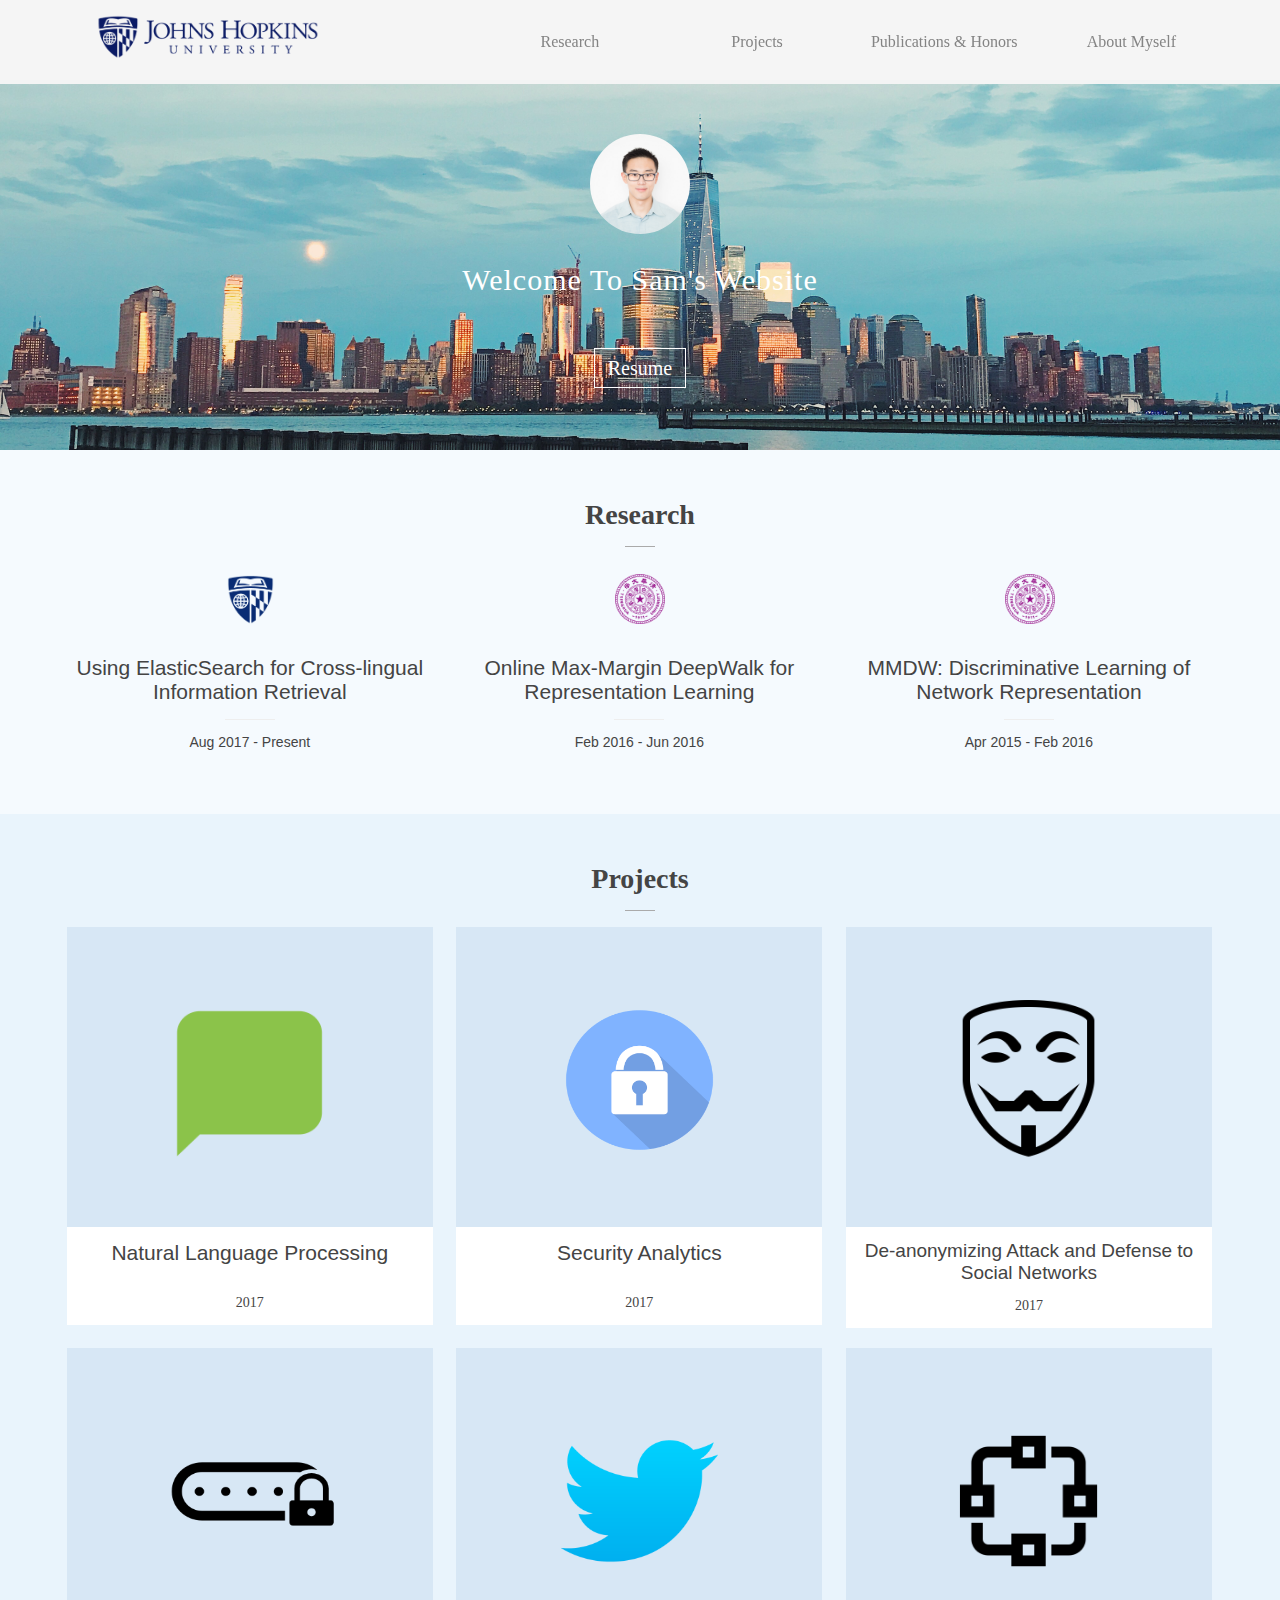
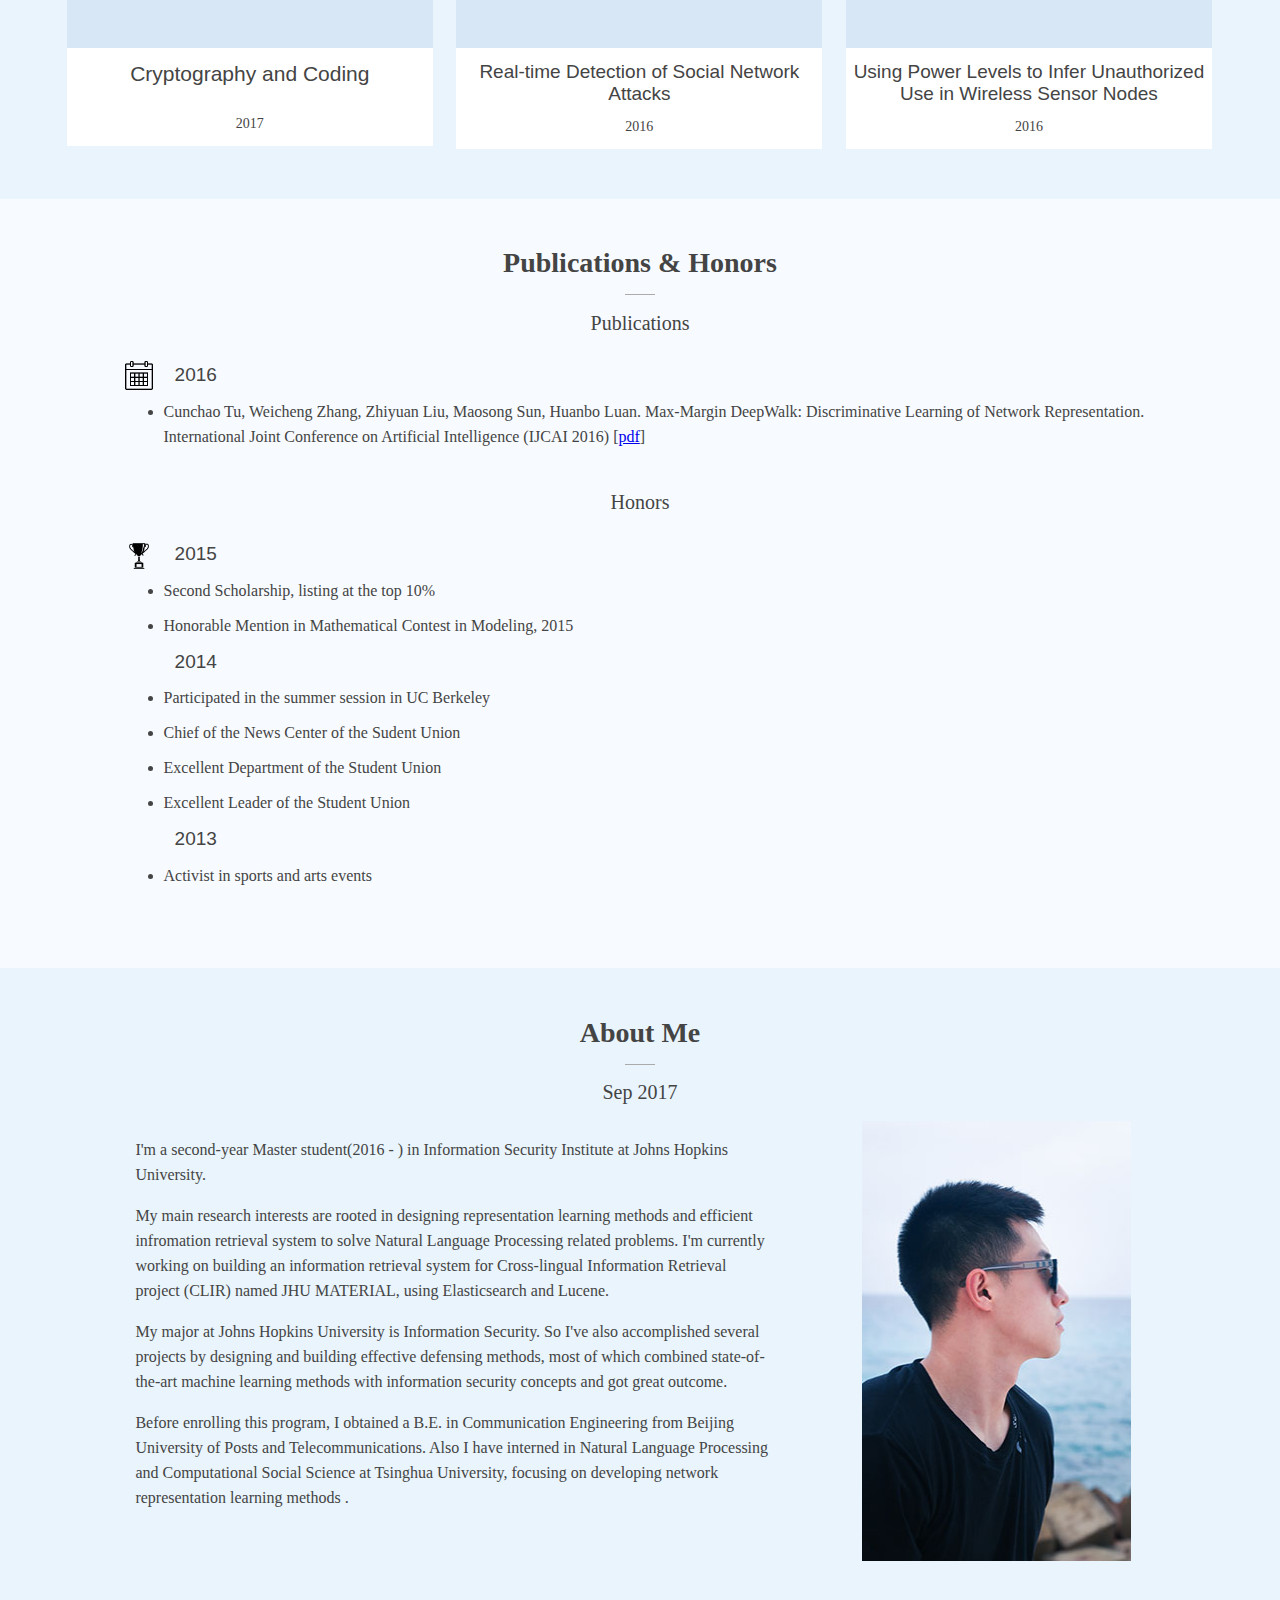
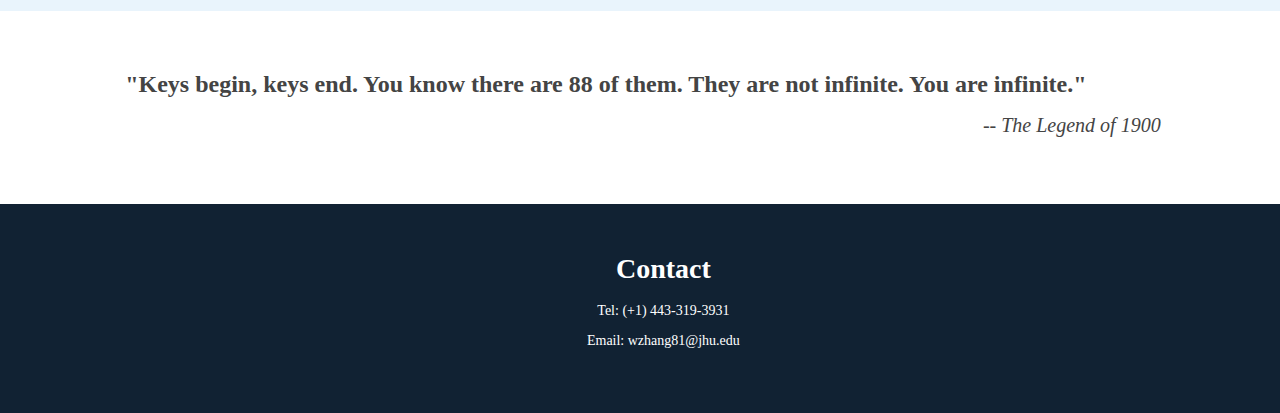
==== home.html @ 737acdb0 "index_home_1007" ====
<!DOCTYPE html>
<html >
<head>
  <meta charset="UTF-8">
  <title>Weicheng(Sam) Zhang</title>
  <link rel="shortcut icon" type="image/x-icon" href="./src/image/z.ico" media="screen"/>
  <meta name="viewport" content="width=device-width, initial-scale=1">
  <link href='https://fonts.googleapis.com/css?family=Open+Sans|Roboto|Roboto+Slab:300,400' rel='stylesheet' type='text/css'>
    
  <link rel="stylesheet" href="style.css">

  <!-- Global Site Tag (gtag.js) - Google Analytics -->
<script async src="https://www.googletagmanager.com/gtag/js?id=UA-106564994-1"></script>
<script>
  window.dataLayer = window.dataLayer || [];
  function gtag(){dataLayer.push(arguments)};
  gtag('js', new Date());

  gtag('config', 'UA-106564994-1');
</script>
</head>

<body>
  <div class="hold" id="home">
  <div class="header">
    <div id="navigation-bar">
      <div id="logo">
        <figure><img src="./src/image/johns-hopkins-university-logo.png" width="225" height="46" onclick="location = '#home'" style="cursor: pointer"/></figure>
      </div>
      <ul style="cursor: pointer">
        <li><a href="#aboutme">About Myself</a></li>
        <li><a href="#Pandh">Publications & Honors</a></li>
        <li><a href="#Projects">Projects</a></li>
        <li><a href="#Research" ">Research</a></li>
      </ul>
    </div>
  </div>
</div>




<div class="section">
  <div class="slider">
    <div class="container slidercontent">
      <figure><img class="icon" src="./src/image/icon.jpeg" width="100" height="100" onclick="location.href = 'https://www.linkedin.com/in/weicheng-zhang/'" style="cursor: pointer" /></figure>
      <h2 class="hero">Welcome To Sam's Website</h2>
      <div class="call" onclick="location.href='./src/resume/Resume_WeichengZhang.pdf'"><span>Resume</span></div>
    </div>
  </div>
</div>
<div class="section bg0" id="Research">
  <div class="container">
  <h1 class="section_name">Research</h1>
    <div class="col three">
      <h1 class="icon"><img class="zoomjhu" src="./src/image/jhu.png" onclick="location.href='https://github.com/Sam3448/elastic4clir'"/></h1>
      <h1 class="service">Using ElasticSearch for Cross-lingual Information Retrieval</h1>
      <p class="AuthorDate">Aug 2017 - Present</p>
    </div>
    <div class="col three">

      <h1 class="icon"><img class="zoomtsinghua" src="./src/image/tsinghua.png" onclick="location.href='https://github.com/Sam3448/Online_DeepWalk'"/></h1>

      <h1 class="service">Online Max-Margin DeepWalk for Representation Learning</h1>
      <p class="AuthorDate">Feb 2016 - Jun 2016</p>
    </div>
    <div class="responsivegroup"></div>
    <div class="col three">

      <h1 class="icon"><img class="zoomtsinghua" src="./src/image/tsinghua.png" onclick="location.href='https://github.com/Sam3448/MMDW'"/></h1>
      <h1 class="service">MMDW: Discriminative Learning of Network Representation </h1>
      <p class="AuthorDate">Apr 2015 - Feb 2016</p>
    </div>
    <div class="group"></div>
  </div>
</div>
<div class="section bg" id="Projects">
  <div class="container">
    <h1>Projects</h1>
    <h2></h2>
    <div class="col three bg nopad pointer">
      <div class="imgholder"><img src="./src/image/speech_bubble.png" class="imgProject" onclick="location.href='https://github.com/Sam3448/Natural-Language-Processing'"></div>
      <h1 class="feature2">Natural Language Processing</h1>
      <p>2017</p>
    </div>    
    <div class="col three bg nopad pointer">
      <div class="imgholder"><img src="./src/image/sa.png" class="imgProject" onclick="location.href='https://github.com/Sam3448/Security-Analytics'"></div>
      <h1 class="feature2">Security Analytics</h1>
      <p>2017</p>
    </div>
    <div class="col three bg nopad pointer">
      <div class="imgholder"><img src="./src/image/anonymous.png" class="imgProject" onclick="location.href='https://github.com/Sam3448/SPCFinal'"></div>
      <h1 class="feature">De-anonymizing Attack and Defense to Social Networks</h1>
      <p>2017</p>
    </div>


    <div class="group margin"></div>
    <div class="col three bg nopad pointer">
      <div class="imgholder"><img src="./src/image/crypto2.png" class="imgProject" onclick="location.href='https://github.com/Sam3448/Cryptography-and-Coding'"></div>
      <h1 class="feature2">Cryptography and Coding</h1>
      <p>2017</p>
    </div>
    <div class="col three bg nopad pointer">
      <div class="imgholder"><img src="./src/image/twitter.png" class="imgProject" onclick="location.href='https://github.com/Sam3448/Zerofox'"></div>
      <h1 class="feature">Real-time Detection of Social Network Attacks</h1>
      <p>2016</p>
    </div>
    <div class="col three bg nopad pointer">
      <div class="imgholder"><img src="./src/image/wsn3.png" class="imgProject" onclick="location.href='https://github.com/Sam3448/WSN'"></div>
      <h1 class="feature">Using Power Levels to Infer Unauthorized Use in Wireless Sensor Nodes</h1>
      <p>2016</p>
    </div>
    <div class="group"></div>
  </div>
</div>



<div class="section bg2" id="Pandh">
  <div class="container">
    <h1>Publications & Honors</h1>
    <h2>Publications</h2>
    <div class="col one_original">
      <img class="caledar"/ src="./src/image/calendar.png">
      <h1 class="feature side">2016</h1>
      <li class="textForPandh">Cunchao Tu, Weicheng Zhang, Zhiyuan Liu, Maosong Sun, Huanbo Luan. Max-Margin DeepWalk: Discriminative Learning of Network Representation. International Joint Conference on Artificial Intelligence (IJCAI 2016) [<a href="./src/paper/ijcai2016_mmdw.pdf" target="_blank">pdf</a>]</li>
      <br/>
      <br/>
    </div>
    <h2>Honors</h2>
    <div class="col one_original">
      <img class="caledar"/ src="./src/image/trophy.png">
      <h1 class="feature side">2015</h1>
      <li class="textForPandh"> Second Scholarship, listing at the top 10%</li>
      <li class="textForPandh">Honorable Mention in Mathematical Contest in Modeling, 2015</li>
      <h1 class="feature side">2014</h1>
      <li class="textForPandh">Participated in the summer session in UC Berkeley</li>
      <li class="textForPandh">Chief of the News Center of the Sudent Union</li>
      <li class="textForPandh">Excellent Department of the Student Union</li>
      <li class="textForPandh">Excellent Leader of the Student Union</li>
      <h1 class="feature side">2013</h1>
      <li class="textForPandh">Activist in sports and arts events</li>
    </div>
    <div class="group margin"></div>
  </div>
</div>



<div class="section bg" id="aboutme">
  <div class="container">
    <h1>About Me</h1>
    <h2>Sep 2017</h2>
    <div class="col one2">
      <p class="textForPandh">I'm a second-year Master student(2016 - ) in Information Security Institute at Johns Hopkins University.</p>
      <p class="textForPandh">My main research interests are rooted in designing representation learning methods and efficient infromation retrieval system to solve Natural Language Processing related problems. I'm currently working on building an information retrieval system for <b>Cross-lingual Information Retrieval project (CLIR)</b> named <b>JHU MATERIAL</b>, using Elasticsearch and Lucene.</p>
      <p class="textForPandh">My major at Johns Hopkins University is Information Security. So I've also accomplished several projects by designing and building effective defensing methods, most of which combined state-of-the-art machine learning methods with information security concepts and got great outcome.</p>
      <p class="textForPandh">Before enrolling this program, I obtained a B.E. in Communication Engineering from Beijing University of Posts and Telecommunications. Also I have interned in Natural Language Processing and Computational Social Science at Tsinghua University, focusing on developing network representation learning methods . </p>
    </div>
    <div class="col four">
      <img class="col imgSelf" src="./src/image/self_small.jpg">
    </div>
  

  </div>
</div>


<div class="section">
  <div class="container">
    <h1 class="reset">"Keys begin, keys end. You know there are 88 of them. They are not infinite. You are infinite."</h1>
    <h2 class="quote"><i>-- The Legend of 1900</i></h2>
  </div>
</div>
<div class="section">
  <div class="footer">
    <div class="container white">
      <div class="col one3">
        <h1>Contact</h1>
        <p>Tel: (+1) 443-319-3931</p>
        <p>Email: wzhang81@jhu.edu</p>
      </div>
      <div class="group"></div>
    </div>
  </div>
</div>
  <script src='https://cdnjs.cloudflare.com/ajax/libs/jquery/3.1.1/jquery.min.js'></script>
<script src='https://maxcdn.bootstrapcdn.com/bootstrap/3.3.7/js/bootstrap.min.js'></script>
  <script  src="js/index.js"></script>
</body>
</html>
---- style.css ----
html,
body {
  margin: 0;
  padding: 0;
  scroll-behavior: smooth;
}

.section {
  width: 100%;
}

.container {
  position: relative;
  width: 1170px;
  margin: 0 auto;
  color: #444;
  font-size: 14px;
  font-weight: 300;
  font-family: Georgia, serif;
  overflow: hidden;
}

.section .container {
  padding: 30px 0 50px 0;
}

.section.bg0 {
  background: rgb(245, 250, 254);
}

.section.bg {
  background: rgb(233, 244, 252);
}

.section.bg2 {
  background: rgb(247, 251, 255);
}

.icon{
  margin-top: 10px;
  border-radius: 50%;
}
.schoolLogo{
  width: 225px;
  height: 80%;
  margin-top: 5%; 
}
/*
  Header
*/

.hold {
  height: 80px;
}

.header {
  line-height: 80px;
  width: 100%;
  transition: line-height 0.2s linear, box-shadow 0.2s linear;
  position: fixed;
  top: 0;
  left: 0;
  z-index: 100;
  background: rgba(245, 245, 245, 0.97);
}

.header.small {
  line-height: 50px;
  box-shadow: 0px 1px 3px 0px rgba(50, 50, 50, 0.8);
}

.header.small > .container > #logo {
  height: 73px;
}

#logo {
  position: absolute;
  top: 10%;
  transform: translateY(-20%);
  float: left;
  height: 40px;
  width: 170px;
  margin-left: 0px;
}


/* navigation bar */
#navigation-bar {
  position: relative;
  width: 1170px;
  margin: 0 auto;
  color: #444;
  font-size: 14px;
  font-weight: 300;
  font-family: Georgia, serif;
  overflow: hidden;
}
  
#navigation-bar ul {
    float: right;
    margin:0; padding:0;
    list-style:none;
    width:80%;
    border-radius:4px;  
    overflow:hidden;
}
  
#navigation-bar li {
    float:right;
    padding:0; margin:0;
    width:20%;
    position: relative;
}
  
#navigation-bar a {
    color:#848484;
    font-size:16px; 
    text-decoration:none; text-align: center;
    width:100%;
    padding:2px 0;
    display:block; position:relative;
    transition: all 0.2s ease;
}

#navigation-bar a:hover {color:#092c74;}
/*  #navigation-bar li:first-child a {border-radius:4px 0 0 4px;}
#navigation-bar li:last-child a {border-radius:0 4px 4px 0;}  */
#navigation-bar a:before {
  content:'';
  transition:all .4s ease-in-out;
  position:absolute; right:50%; left:50%; bottom:0;
  display:block;
  height:2px;
  background-color:#092c74;
} 
#navigation-bar li:hover a:before, #navigation-bar a:hover:before {right:0; left:0;}
#navigation-bar span {display:block;}




/*
  Slider
*/

.section .footer {
  background: #123;
}
.section .slider {
  background:url(./src/image/backgroud.JPG);
  background-repeat:no-repeat;
  background-size:100% 100%;
  -webkit-background-origin:content-box;
  background-origin:content-box;
}

.slidercontent {
  text-align: center;
}

.hero {
  font-family: Georgia, serif;
  color: white;
  font-weight: normal;
  letter-spacing: 1px;
}

h1.hero {
  font-size: 54px;
}

h2.hero {
  font-size: 30px;
  margin-bottom: 60px;
}

h1.hero:after {
  content: "";
  width: 300px;
  position: relative;
  border-bottom: 1px solid #aaa;
  text-align: center;
  margin: auto;
  margin-top: 15px;
}

.call {
  color: white;
  display: block;
  margin-bottom: 20px;
}

.call span {
  display: inline;
  border: 1px solid white;
  padding: 8px 13px;
  font-family: Georgia, serif;
  font-size: 20px;
  transition: background 0.15s linear;
}

.call span:hover {
  background: rgba(255, 255, 255, 0.1);
  cursor: pointer;
}
/* 
  Columns 
*/

.col {
  float: left;
  padding: 0;
  margin: 0;
  position: relative;
}

.col.four {
  width: 23%;
  margin: 0 2%;
  margin-left: 5%;
}
.col.four_2 {
  width: 23%;
  margin: 0 2%;
  margin-left: 5%;
  align-self: center;
}

.col.three {
  width: 31.3%;
  margin: 0 1%;
}

.col.two {
  width: 40%;
  margin: 0 2.5%;
  padding: 0 2.5%;
}
.col.one {
  width: 60%;
  margin: 0 2.5%;
  padding: 0 2.5%;
}
.col.one2 {
  width: 60%;
  margin: 0 1%;
  padding: 0 1%;
}
.col.one3 {
  width: 100%;
  margin: 0 1%;
  padding: 0 1%;
}
.col.one_original {
  width: 95%;
  margin: 0 2.5%;
  padding: 0 2.5%;
}

.col .imgSelf{
  height: 440px;
  width: 100%;
  align-self: right;
}

.col.extrapad {
  padding-top: 20px;
  padding-bottom: 20px;
}

.col .service,
.col .feature {
  font-size: 21px;
  font-weight: 300;
  font-family: Georgia, sans-serif;
}
.col .feature2 {
  font-size: 21px;
  font-weight: 300;
  font-family: Georgia, sans-serif;
  margin-bottom: 30px;
}

.col .AuthorDate {
  font-size: 14px;
  font-family: Georgia, sans-serif;
}

.col .service:after {
  content: "";
  width: 50px;
  position: relative;
  border-bottom: 1px solid #eee;
  display: block;
  text-align: center;
  margin: auto;
  margin-top: 15px;
}

.col .feature {
  font-size: 19px;
}

.col h1.side,
.col p.side,
.col span.side:first-of-type {
  margin-left: 50px;
  text-align: left;
}
.col .textForPandh{
  margin-left: 50px;
  margin-bottom: 10px;
  text-align: left;
  font-size: 16px;
  line-height: 25px;
}

.col .icon {
  cursor: pointer;
  border-radius: 50%;
  height: 85px;
  width: 85px;
  line-height: 85px;
  text-align: center;
  margin: 0 auto;
  transition: background 0.25s linear, color 0.25s linear;
}

.col .zoom {
  height: 50px;
  width: 50x;
  line-height: 85px;
  text-align: center;
  margin-top: 18px;
  margin-left: 1px;
  transition: background 0.25s linear, color 0.25s linear;
}
.col .zoomjhu {
  height: 50px;
  width: 50x;
  line-height: 85px;
  text-align: center;
  margin-top: 18px;
  margin-left: 1px;
  transition: background 0.25s linear, color 0.25s linear;
}
.col .zoomtsinghua {
  height: 50px;
  width: 50x;
  line-height: 85px;
  text-align: center;
  margin-top: 17px;
  margin-left: 2px;
  transition: background 0.25s linear, color 0.25s linear;
}
.col .section_name {
  font-family: Georgia, sans-serif;
}

.col .icon.side {
  position: absolute;
  padding: 0;
  margin: 0;
  top: 0px;
  height: 50px;
  width: 50px;
}
.col .caledar {
  position: absolute;
  padding: 0;
  margin: 0px;
  top: 10px;
  left: 40px;
  height: 30px;
  width: 30px;
}

.col:hover > .icon {
  background: rgb(198, 219, 239);
  color: white;
}

.col:hover > .icon.side {
  background: initial;
  color: initial;
}

.responsivegroup {
  display: none;
}
/*
  Column specifics
*/

.col p,
.col h1 {
  padding: 0 1%;
  text-align: center;
}

.group.margin {
  margin-bottom: 20px;
}

.col .imgholder {
  height: 300px;
  width: 100%;
  background: rgb(215, 231, 245);
  transition: background 0.3s linear;
  align-self: center;
}
.col .imgProject{
  width: 50%;
  height: 58%;
  margin-left: 25%;
  margin-top: 18%;
}

.col.bg {
  background: #FFF;
}

.col.pointer {
  cursor: pointer;
}

.col.bg:hover .imgholder {
  background: rgb(99,162,206);
}

.col span.feature {
  font-size: 20px;
}
/*
  Text
*/

.container > h1:not(.hero) {
  margin-bottom: 10px;
  text-align: center;
}

.container > h1:after {
  content: "";
  width: 30px;
  position: relative;
  border-bottom: 1px solid #aaa;
  display: block;
  text-align: center;
  margin: auto;
  margin-top: 15px;
}

h2 {
  font-family: Georgia, serif;
  text-align: center;
  font-weight: 400;
  font-size: 20px;
}

.left,
.left > h1,
.left > p {
  text-align: left;
}

.reset {
  text-align: left !important;
  font-size: 24px;
  margin-left: 6%;
  margin-top: 30px;
  margin-bottom: 30px;
}
.quote{
  text-align: right !important;
  margin-right: 5.5%;
}

.reset:after {
  display: none !important;
}
/* 
  Slider with Content
*/

.white h1,
.white h2,
.white p,
.white div,
.white a {
  color: #fff;
}
/*
  Responsive
*/

.group:after {
  content: "";
  display: table;
  clear: both;
}

@media all and (max-width: 768px) {
  .
   {
    width: 95%;
  }
  .col.four {
    width: 48%;
    margin: 1%;
  }
  .col.three {
    display: block;
    width: 95%;
    padding: 0;
    margin: 0 auto;
    float: none;
  }
  .header {
    height: auto;
    background: #eee;
  }
  #logo {
    position: initial;
    float: initial;
    display: inline-block;
    transform: none;
    margin: 0 auto;
  }
  ul.nav {
    float: none;
    display: block;
    text-align: center;
    margin: 0 auto;
  }
  ul.nav li {
    float: initial;
    display: inline-block;
  }
  .responsivegroup {
    display: block;
  }
  .responsivegroup:after {
    content: "";
    display: table;
    clear: both;
  }
}

@media all and (min-width: 768px) {
  .container {
    width: 750px;
  }
}

@media all and (min-width: 992px) {
  .container {
    width: 95%;
  }
}

@media all and (min-width: 1200px) {
  .container {
    width: 1170px;
  }
}

@media all and (max-width:450px) {
  .col, .col.four, .col.three, .col.two {
    display: block;
    width: 95%;
    padding: 0;
    margin: 0 auto;
    float: none;
  }
  .col.extrapad {
    padding: 1%;
    margin-bottom: 10px;
  }
  .group {
    display: none;
  }
}
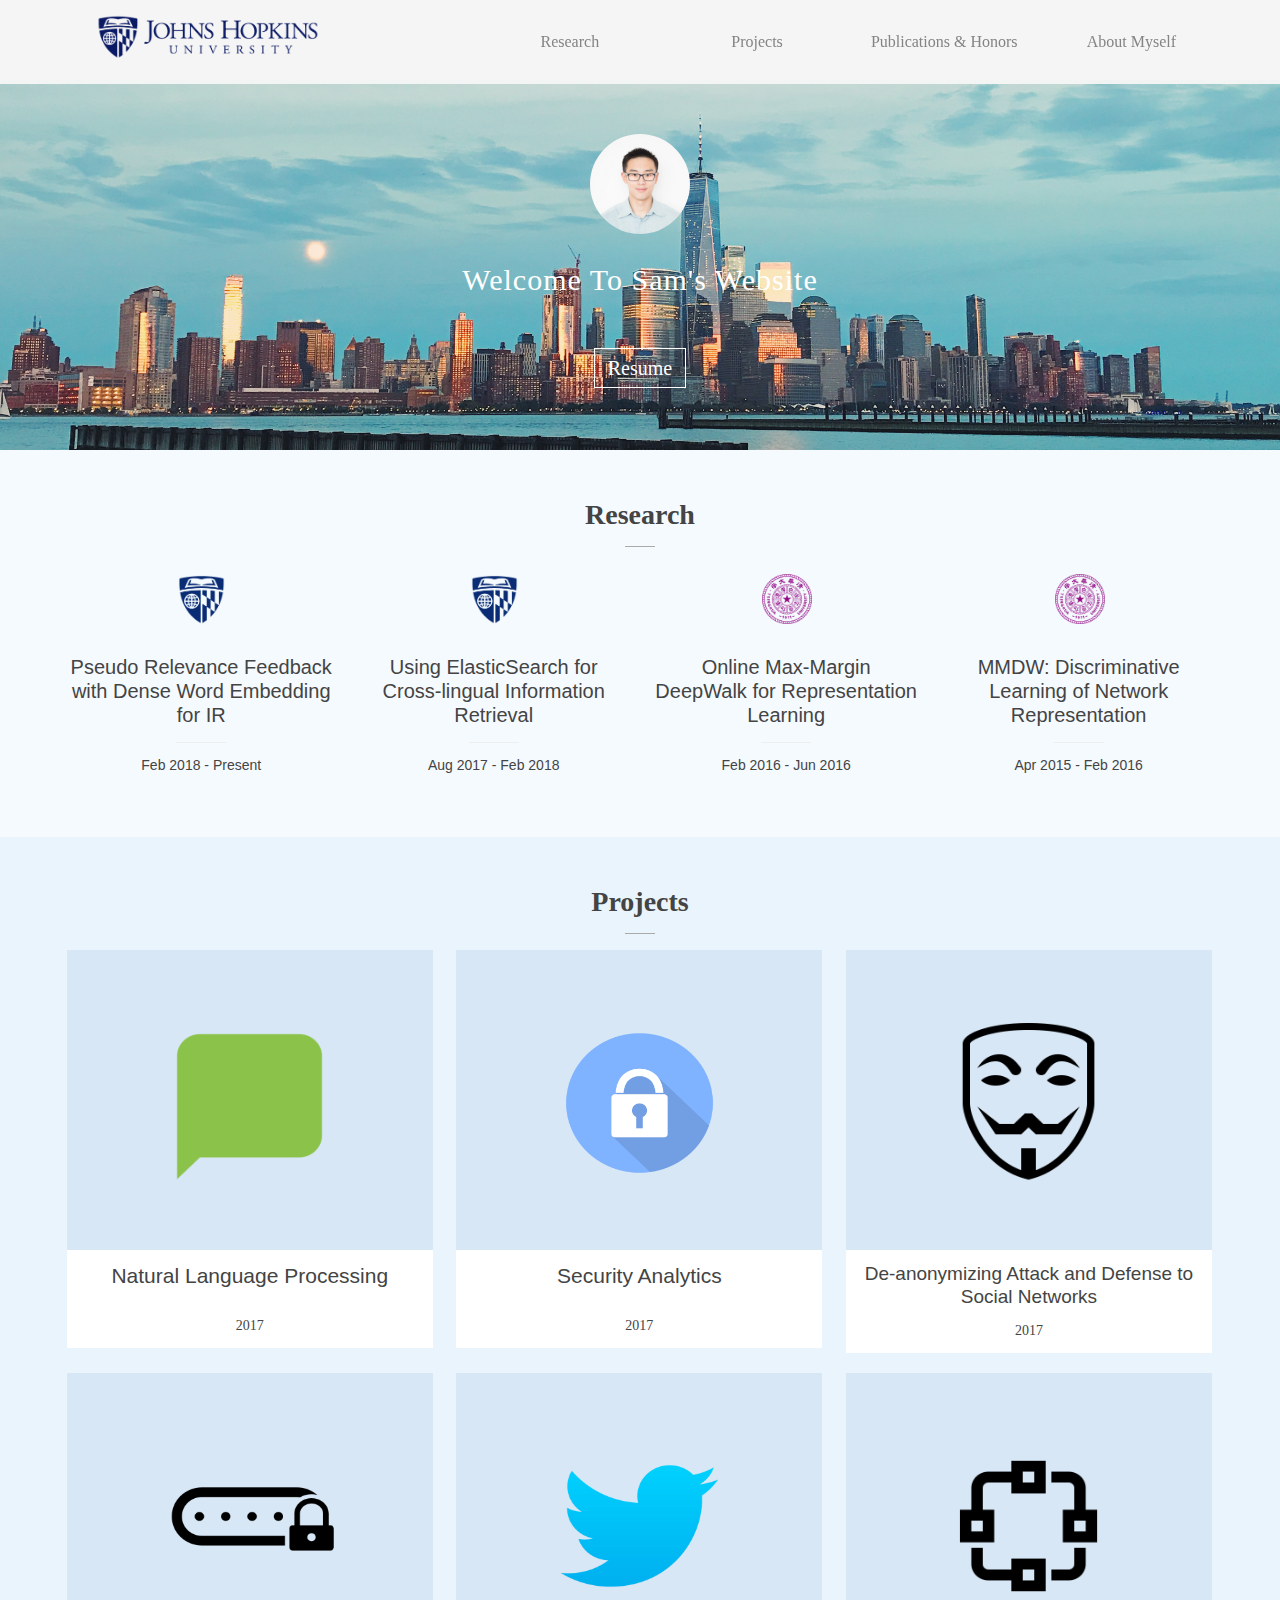
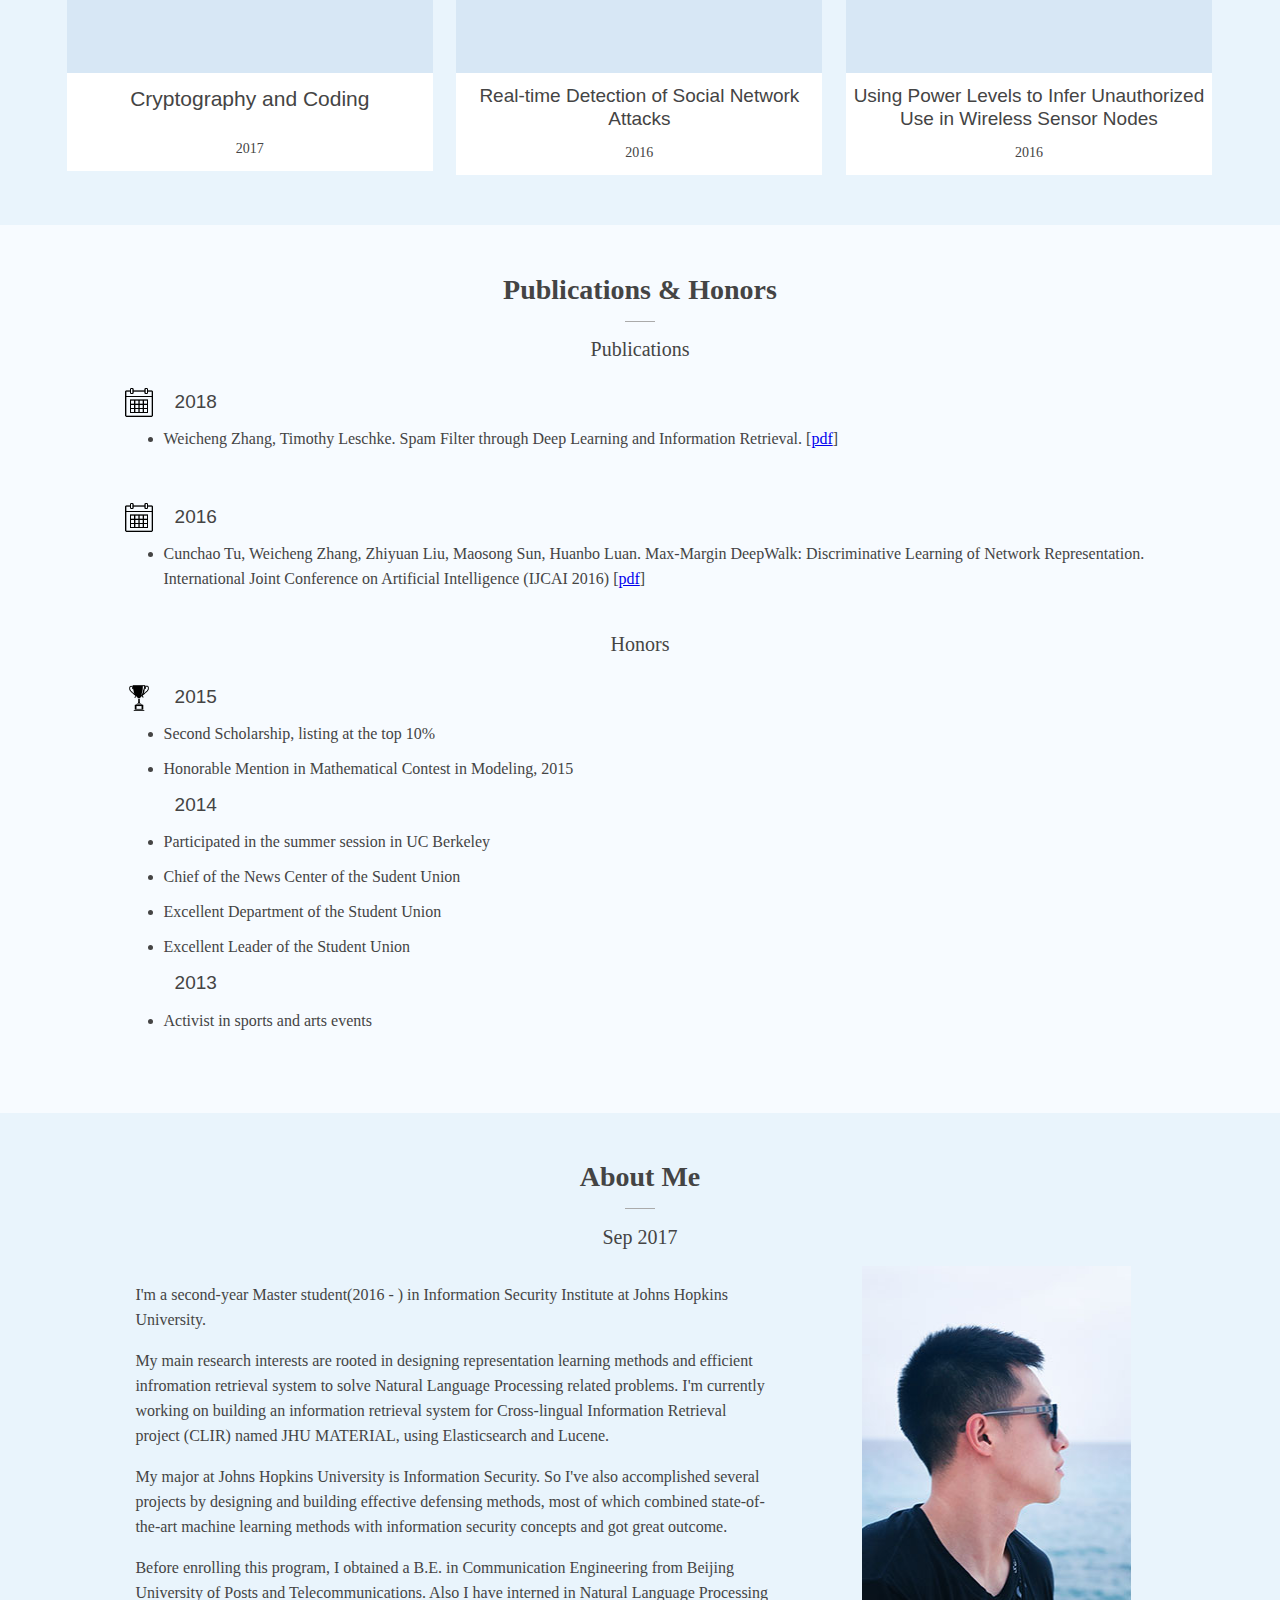
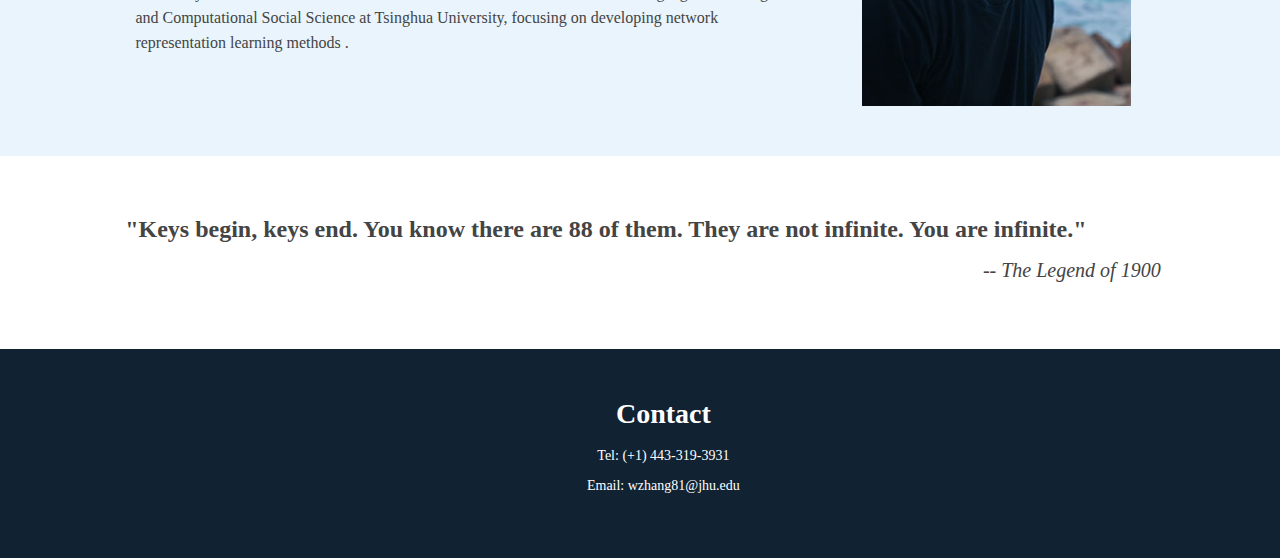
==== commit f33c0391: "update 20180524" ====
--- a/home.html
+++ b/home.html
@@ -52,26 +52,31 @@
 <div class="section bg0" id="Research">
   <div class="container">
   <h1 class="section_name">Research</h1>
-    <div class="col three">
+
+    <div class="col fourresearch">
+      <h1 class="icon"><img class="zoomjhu" src="./src/image/jhu.png" onclick="location.href='https://github.com/Sam3448/PseudoFeedback'"/></h1>
+      <h1 class="service">Pseudo Relevance Feedback with Dense Word Embedding for IR</h1>
+      <p class="AuthorDate">Feb 2018 - Present</p>
+    </div>
+
+    <div class="col fourresearch">
       <h1 class="icon"><img class="zoomjhu" src="./src/image/jhu.png" onclick="location.href='https://github.com/Sam3448/elastic4clir'"/></h1>
       <h1 class="service">Using ElasticSearch for Cross-lingual Information Retrieval</h1>
-      <p class="AuthorDate">Aug 2017 - Present</p>
-    </div>
-    <div class="col three">
-
+      <p class="AuthorDate">Aug 2017 - Feb 2018</p>
+    </div>
+
+    <div class="col fourresearch">
       <h1 class="icon"><img class="zoomtsinghua" src="./src/image/tsinghua.png" onclick="location.href='https://github.com/Sam3448/Online_DeepWalk'"/></h1>
-
       <h1 class="service">Online Max-Margin DeepWalk for Representation Learning</h1>
       <p class="AuthorDate">Feb 2016 - Jun 2016</p>
     </div>
-    <div class="responsivegroup"></div>
-    <div class="col three">
-
+
+    <div class="col fourresearch">
       <h1 class="icon"><img class="zoomtsinghua" src="./src/image/tsinghua.png" onclick="location.href='https://github.com/Sam3448/MMDW'"/></h1>
       <h1 class="service">MMDW: Discriminative Learning of Network Representation </h1>
       <p class="AuthorDate">Apr 2015 - Feb 2016</p>
     </div>
-    <div class="group"></div>
+
   </div>
 </div>
 <div class="section bg" id="Projects">
@@ -121,6 +126,13 @@
   <div class="container">
     <h1>Publications & Honors</h1>
     <h2>Publications</h2>
+    <div class="col one_original">
+      <img class="caledar"/ src="./src/image/calendar.png">
+      <h1 class="feature side">2018</h1>
+      <li class="textForPandh">Weicheng Zhang, Timothy Leschke. Spam Filter through Deep Learning and Information Retrieval. [<a href="./src/paper/Capstone_final_report.pdf" target="_blank">pdf</a>]</li>
+      <br/>
+      <br/>
+    </div>
     <div class="col one_original">
       <img class="caledar"/ src="./src/image/calendar.png">
       <h1 class="feature side">2016</h1>
--- a/style.css
+++ b/style.css
@@ -231,6 +231,11 @@
   margin: 0 1%;
 }
 
+.col.fourresearch {
+  width: 23%;
+  margin: 0 1%;
+}
+
 .col.two {
   width: 40%;
   margin: 0 2.5%;
@@ -270,9 +275,10 @@
 
 .col .service,
 .col .feature {
-  font-size: 21px;
+  font-size: 20px;
   font-weight: 300;
   font-family: Georgia, sans-serif;
+  line-height: 120%;
 }
 .col .feature2 {
   font-size: 21px;
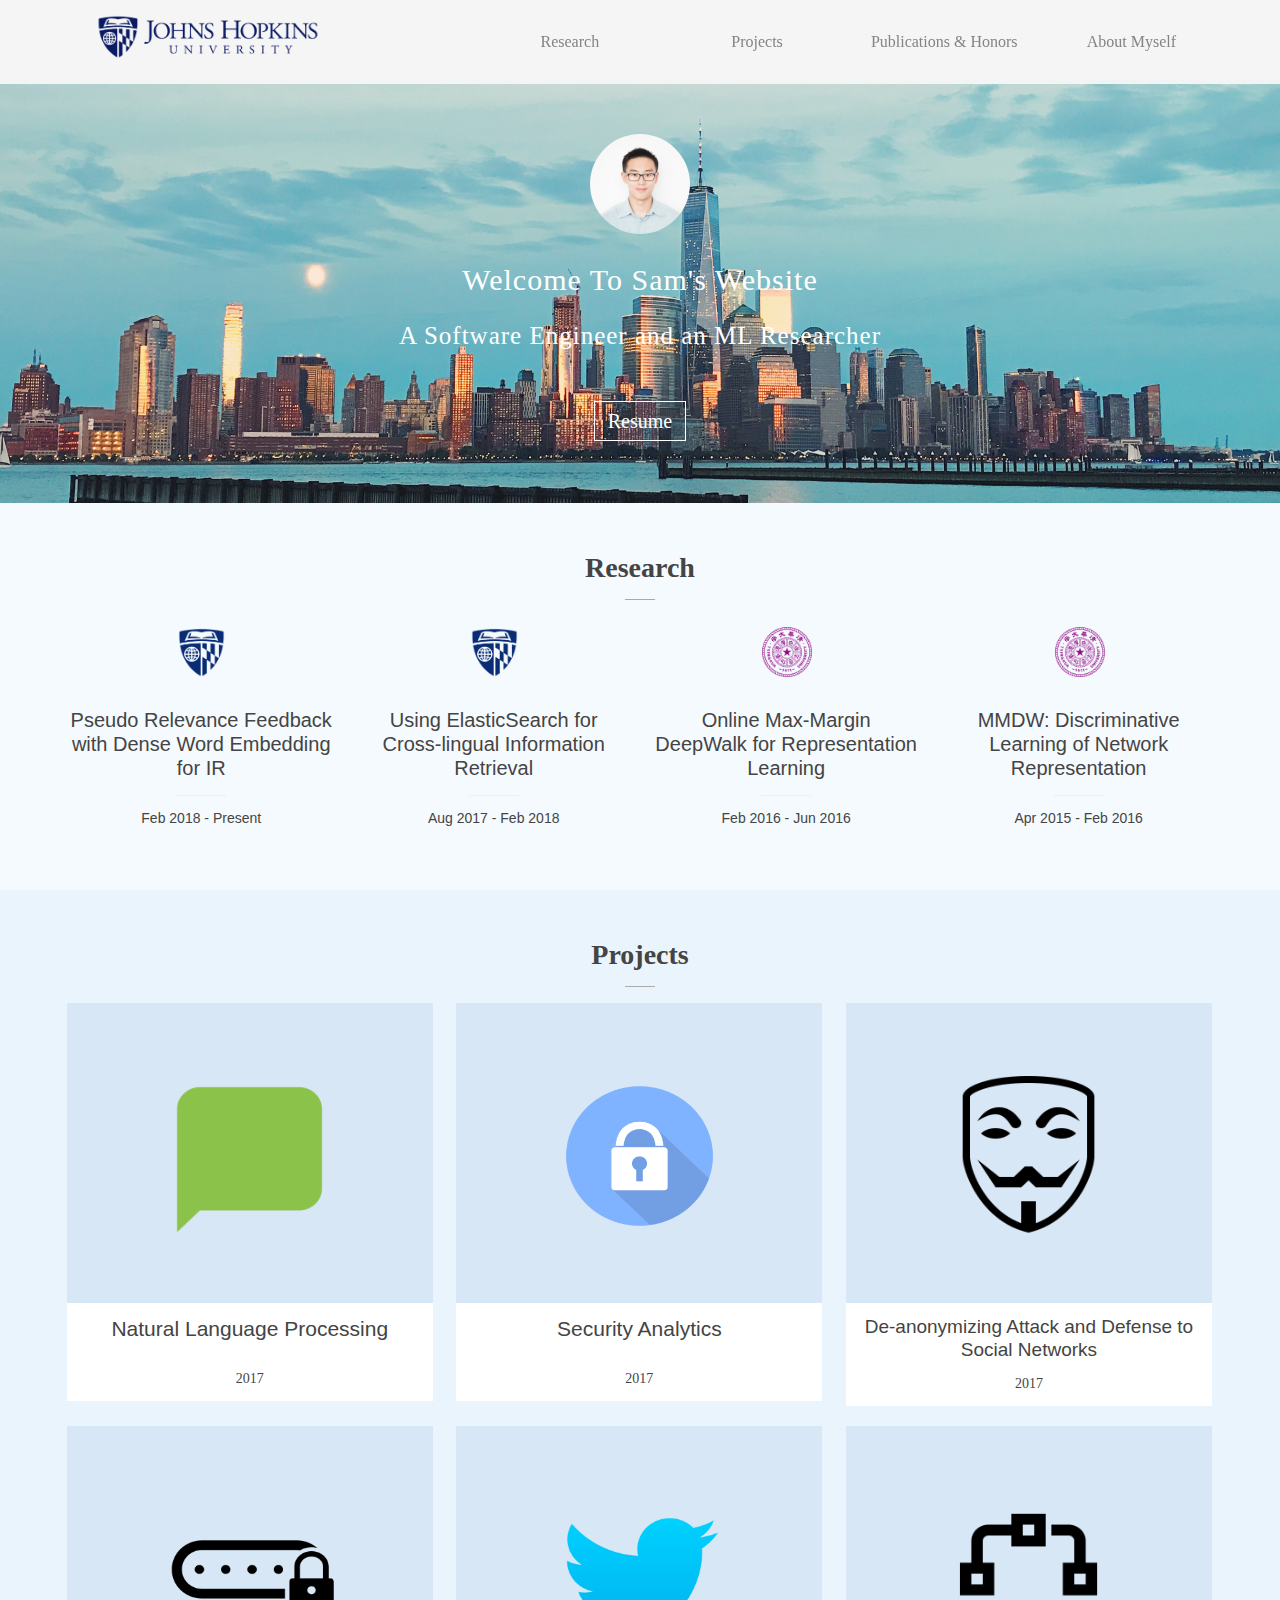
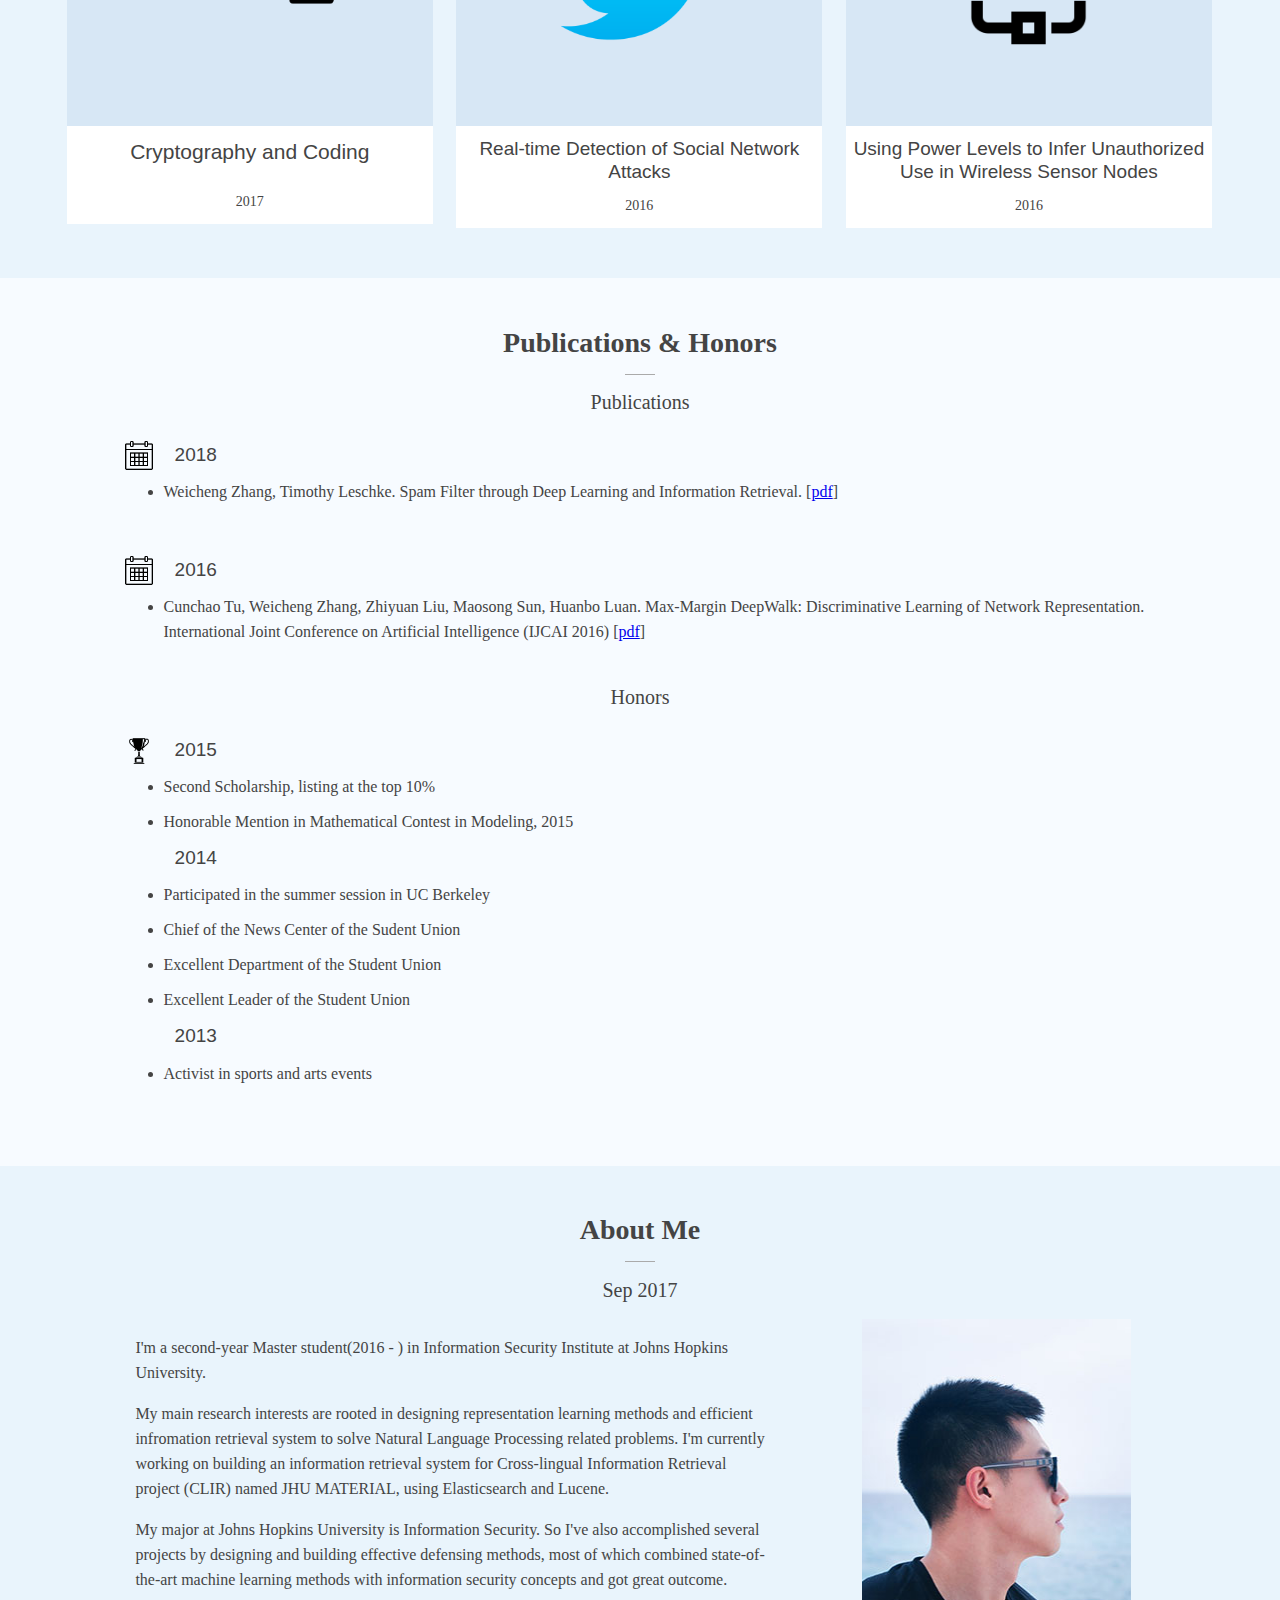
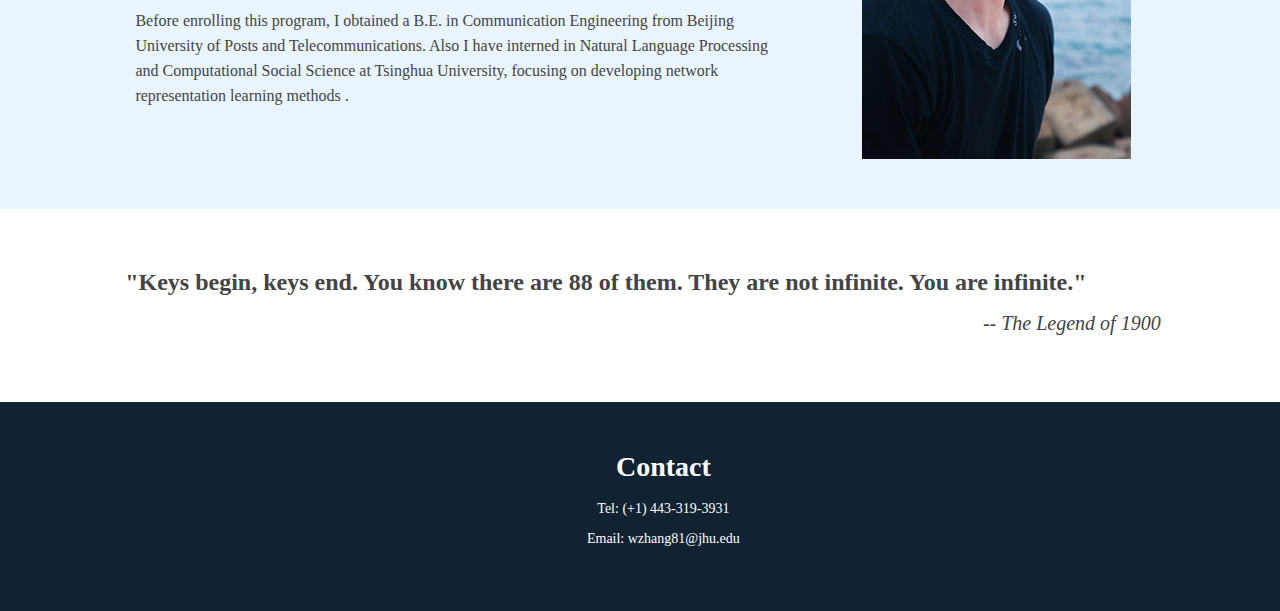
==== commit 8b6a94f8: "bg photo blur" ====
--- a/home.html
+++ b/home.html
@@ -45,6 +45,7 @@
     <div class="container slidercontent">
       <figure><img class="icon" src="./src/image/icon.jpeg" width="100" height="100" onclick="location.href = 'https://www.linkedin.com/in/weicheng-zhang/'" style="cursor: pointer" /></figure>
       <h2 class="hero">Welcome To Sam's Website</h2>
+      <h3 class="hero">A Software Engineer and an ML Researcher</h2>
       <div class="call" onclick="location.href='./src/resume/Resume_WeichengZhang.pdf'"><span>Resume</span></div>
     </div>
   </div>
--- a/style.css
+++ b/style.css
@@ -171,6 +171,10 @@
 
 h2.hero {
   font-size: 30px;
+  margin-bottom: 25px;
+}
+h3.hero {
+  font-size: 25px;
   margin-bottom: 60px;
 }
 
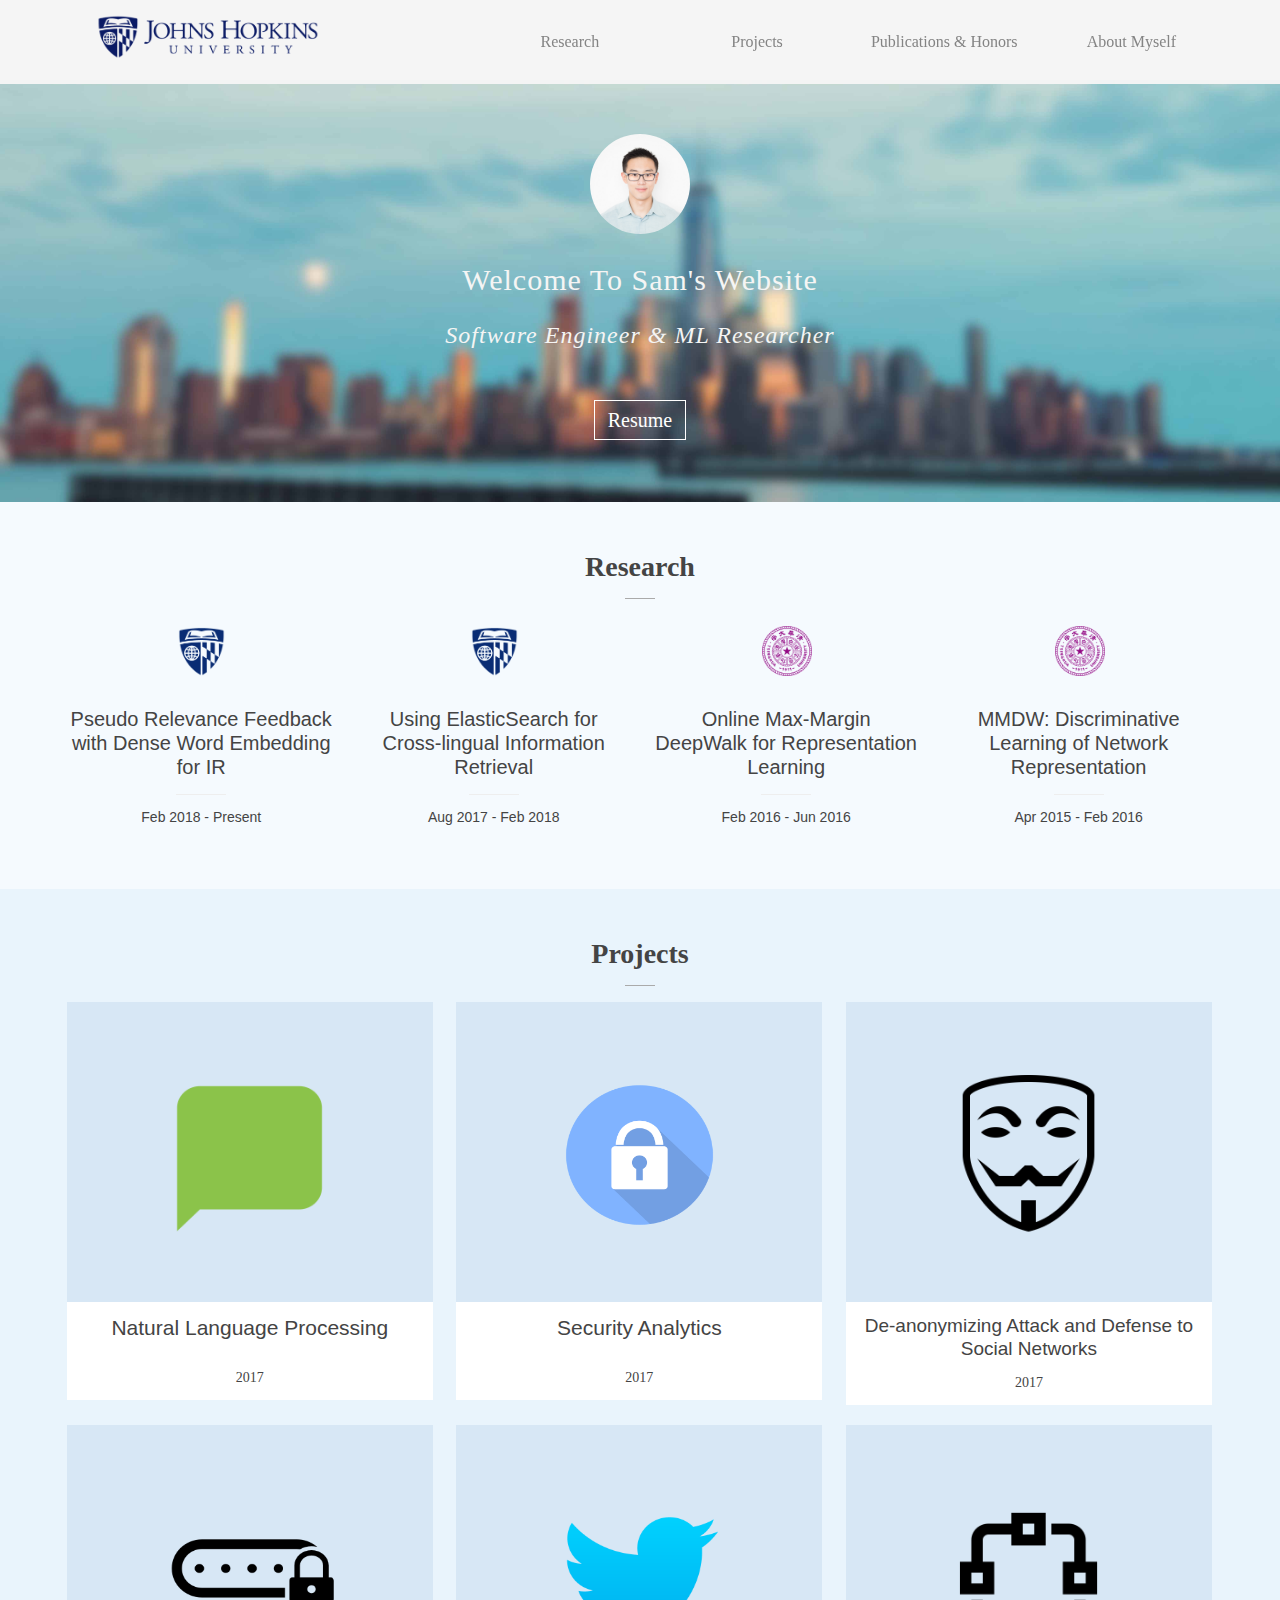
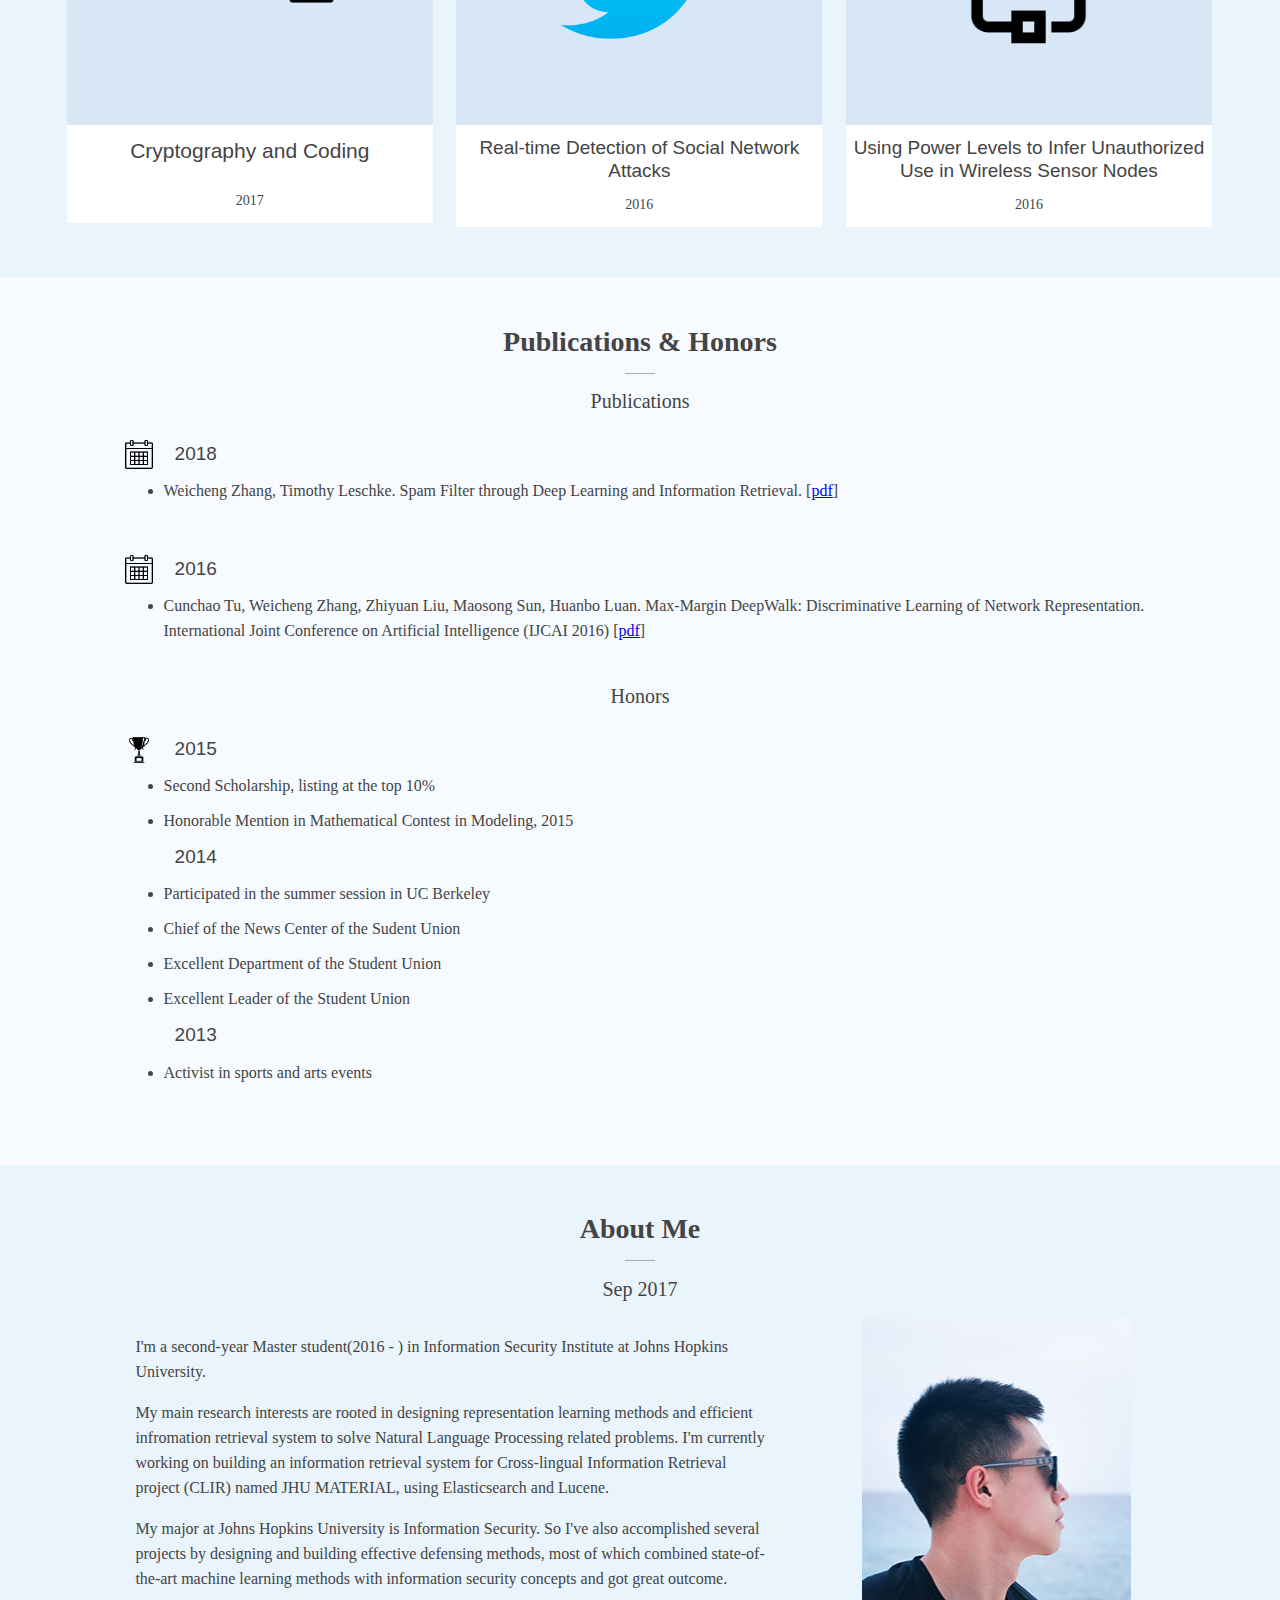
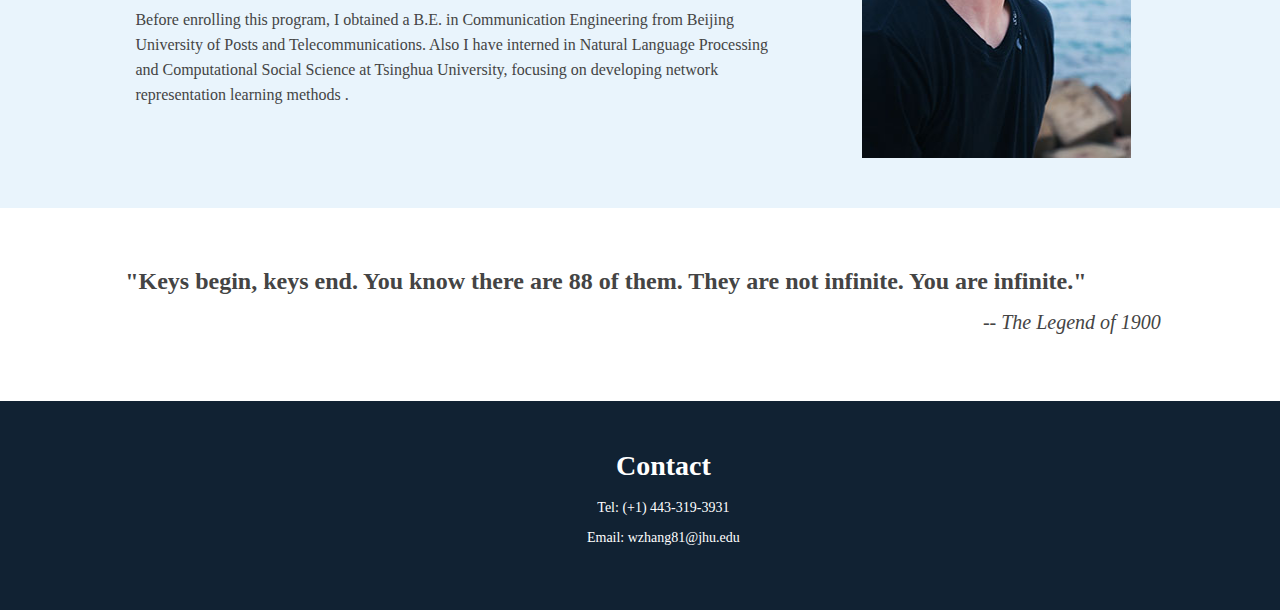
==== commit de493099: "update 20180524" ====
--- a/home.html
+++ b/home.html
@@ -45,7 +45,7 @@
     <div class="container slidercontent">
       <figure><img class="icon" src="./src/image/icon.jpeg" width="100" height="100" onclick="location.href = 'https://www.linkedin.com/in/weicheng-zhang/'" style="cursor: pointer" /></figure>
       <h2 class="hero">Welcome To Sam's Website</h2>
-      <h3 class="hero">A Software Engineer and an ML Researcher</h2>
+      <h3 class="hero">Software Engineer & ML Researcher</h2>
       <div class="call" onclick="location.href='./src/resume/Resume_WeichengZhang.pdf'"><span>Resume</span></div>
     </div>
   </div>
--- a/style.css
+++ b/style.css
@@ -147,7 +147,7 @@
   background: #123;
 }
 .section .slider {
-  background:url(./src/image/backgroud.JPG);
+  background:url(./src/image/backgroud_small.jpg);
   background-repeat:no-repeat;
   background-size:100% 100%;
   -webkit-background-origin:content-box;
@@ -159,23 +159,25 @@
 }
 
 .hero {
-  font-family: Georgia, serif;
-  color: white;
+  color: #F5F5F4;
   font-weight: normal;
   letter-spacing: 1px;
 }
 
 h1.hero {
   font-size: 54px;
+  font-family: Georgia, serif;
 }
 
 h2.hero {
   font-size: 30px;
   margin-bottom: 25px;
+  font-family: Georgia, serif;
 }
 h3.hero {
-  font-size: 25px;
+  font-size: 24px;
   margin-bottom: 60px;
+  font-style:italic;
 }
 
 h1.hero:after {
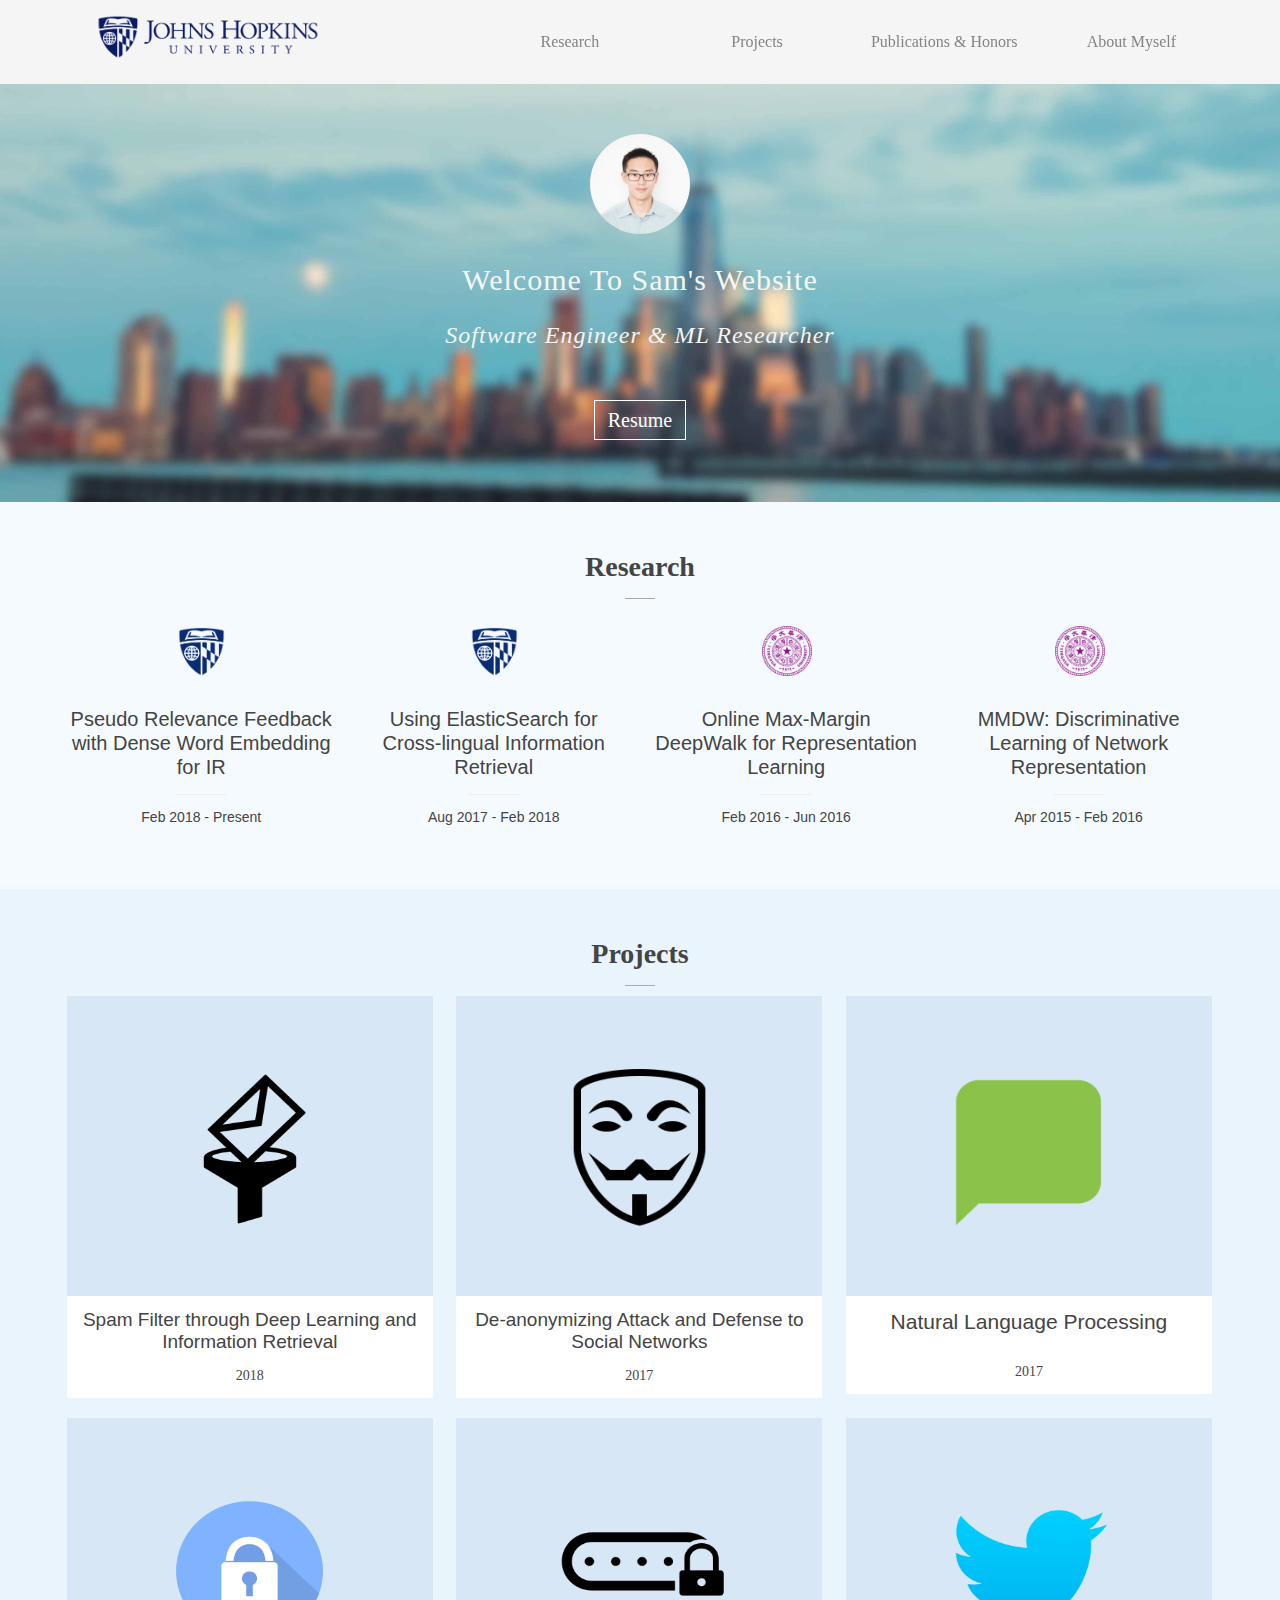
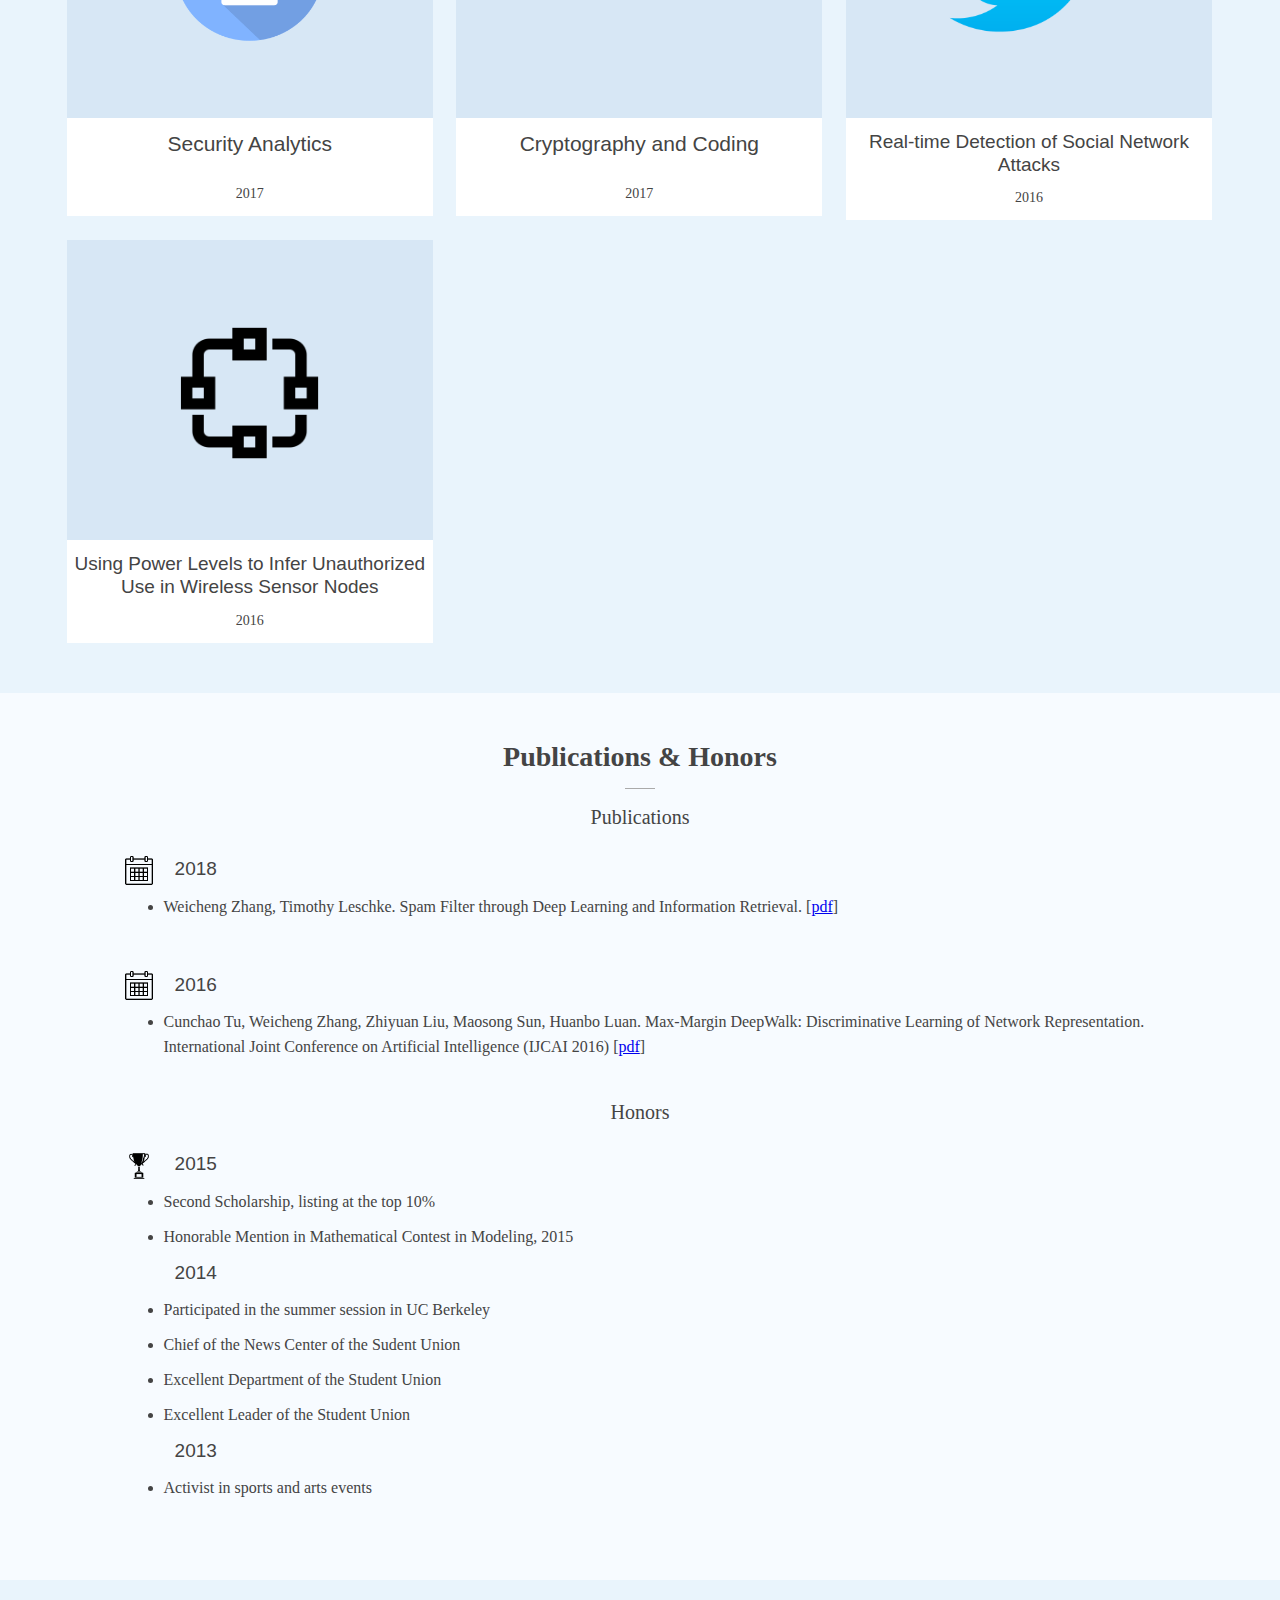
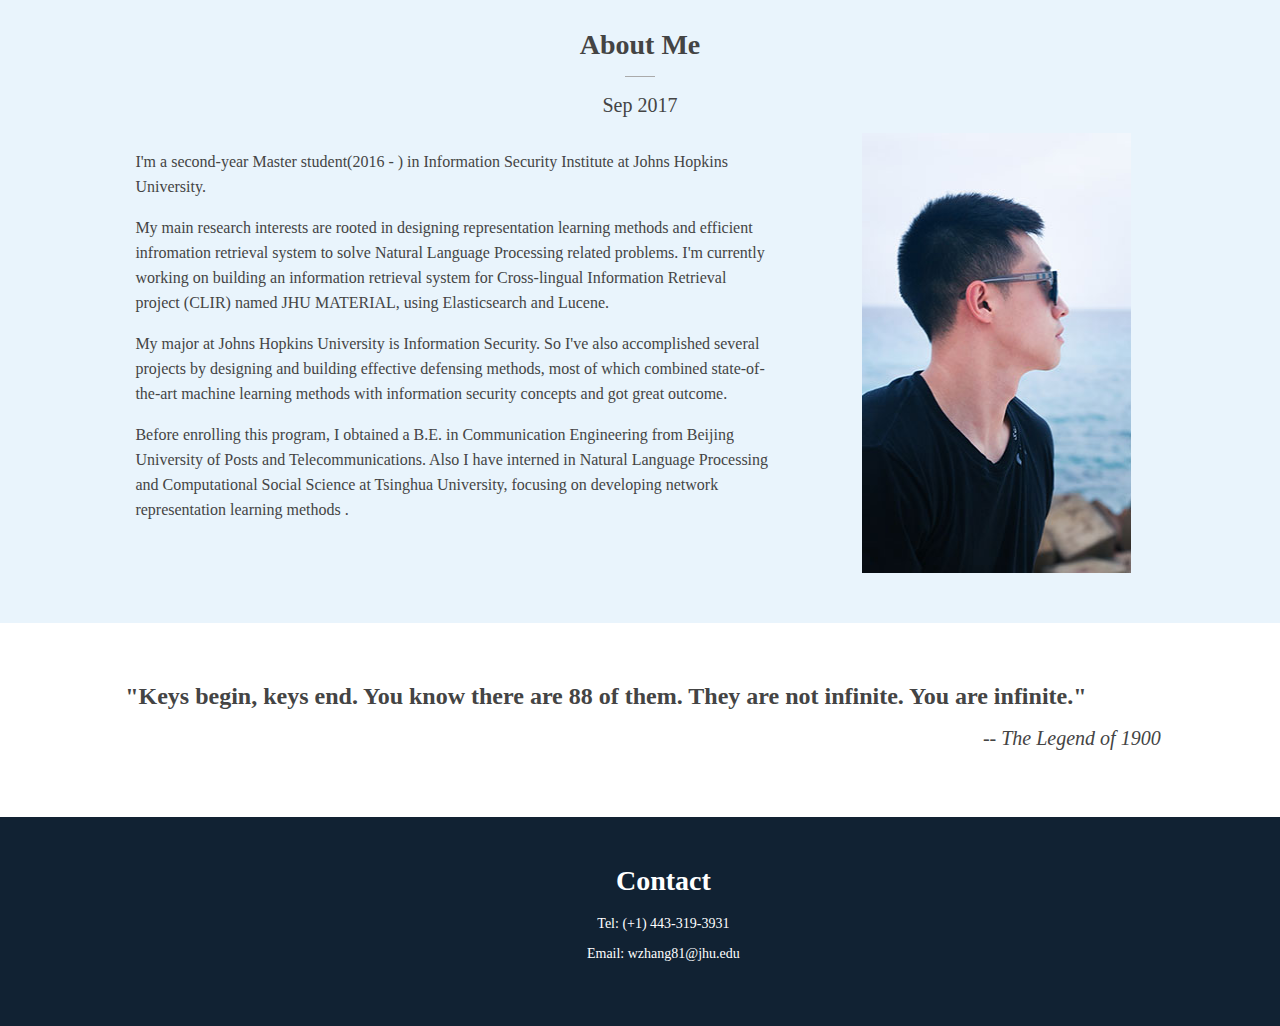
==== commit 419c7227: "changed a lot" ====
--- a/home.html
+++ b/home.html
@@ -83,35 +83,47 @@
 <div class="section bg" id="Projects">
   <div class="container">
     <h1>Projects</h1>
-    <h2></h2>
+
+    <div class="col three bg nopad pointer">
+      <div class="imgholder"><img src="./src/image/spamFilter.png" class="imgProject" onclick="location.href='https://github.com/Sam3448/SpamFilter'"></div>
+      <h1 class="feature">Spam Filter through Deep Learning and Information Retrieval</h1>
+      <p>2018</p>
+    </div>
+
+    <div class="col three bg nopad pointer">
+      <div class="imgholder"><img src="./src/image/anonymous.png" class="imgProject" onclick="location.href='https://github.com/Sam3448/SPCFinal'"></div>
+      <h1 class="feature">De-anonymizing Attack and Defense to Social Networks</h1>
+      <p>2017</p>
+    </div>
+
     <div class="col three bg nopad pointer">
       <div class="imgholder"><img src="./src/image/speech_bubble.png" class="imgProject" onclick="location.href='https://github.com/Sam3448/Natural-Language-Processing'"></div>
       <h1 class="feature2">Natural Language Processing</h1>
       <p>2017</p>
-    </div>    
+    </div>   
+
+    <div class="group margin"></div>
+
     <div class="col three bg nopad pointer">
       <div class="imgholder"><img src="./src/image/sa.png" class="imgProject" onclick="location.href='https://github.com/Sam3448/Security-Analytics'"></div>
       <h1 class="feature2">Security Analytics</h1>
       <p>2017</p>
     </div>
-    <div class="col three bg nopad pointer">
-      <div class="imgholder"><img src="./src/image/anonymous.png" class="imgProject" onclick="location.href='https://github.com/Sam3448/SPCFinal'"></div>
-      <h1 class="feature">De-anonymizing Attack and Defense to Social Networks</h1>
-      <p>2017</p>
-    </div>
-
-
-    <div class="group margin"></div>
+
     <div class="col three bg nopad pointer">
       <div class="imgholder"><img src="./src/image/crypto2.png" class="imgProject" onclick="location.href='https://github.com/Sam3448/Cryptography-and-Coding'"></div>
       <h1 class="feature2">Cryptography and Coding</h1>
       <p>2017</p>
     </div>
+
     <div class="col three bg nopad pointer">
       <div class="imgholder"><img src="./src/image/twitter.png" class="imgProject" onclick="location.href='https://github.com/Sam3448/Zerofox'"></div>
       <h1 class="feature">Real-time Detection of Social Network Attacks</h1>
       <p>2016</p>
     </div>
+
+    <div class="group margin"></div>
+
     <div class="col three bg nopad pointer">
       <div class="imgholder"><img src="./src/image/wsn3.png" class="imgProject" onclick="location.href='https://github.com/Sam3448/WSN'"></div>
       <h1 class="feature">Using Power Levels to Infer Unauthorized Use in Wireless Sensor Nodes</h1>
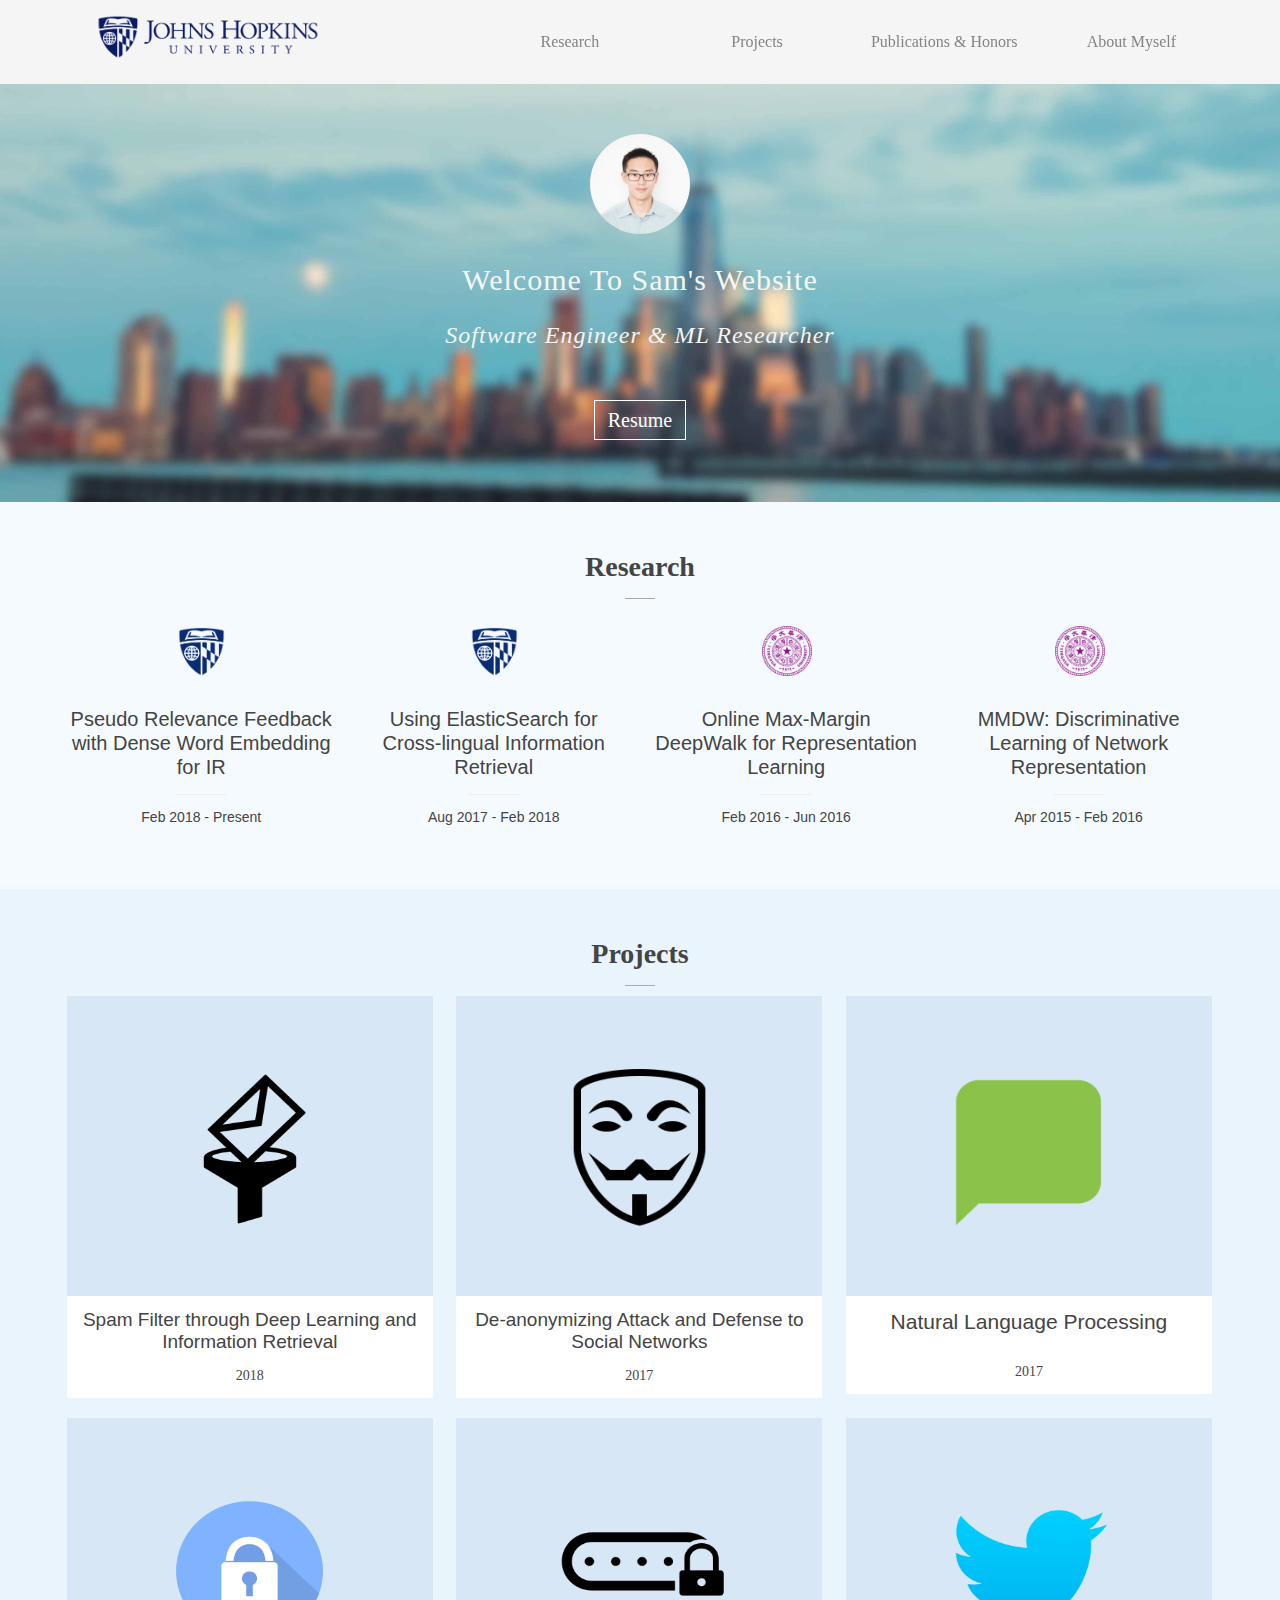
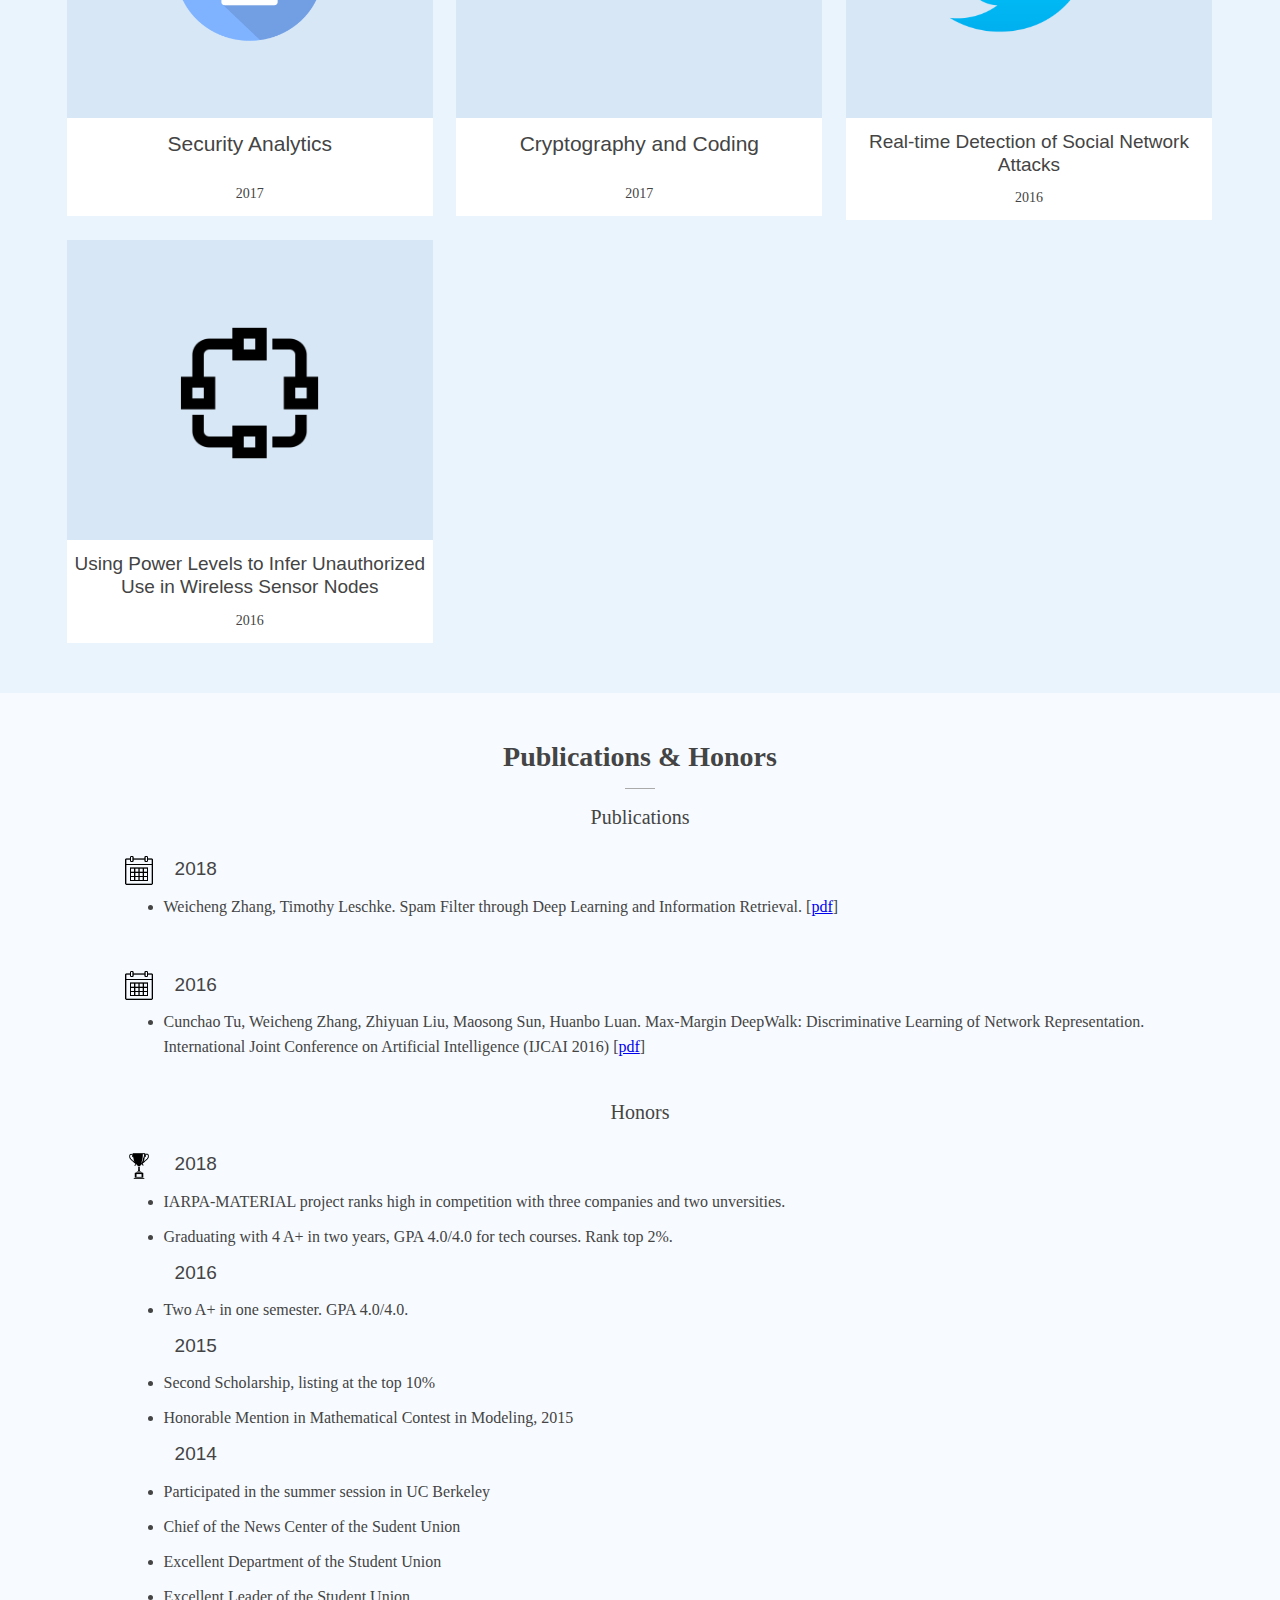
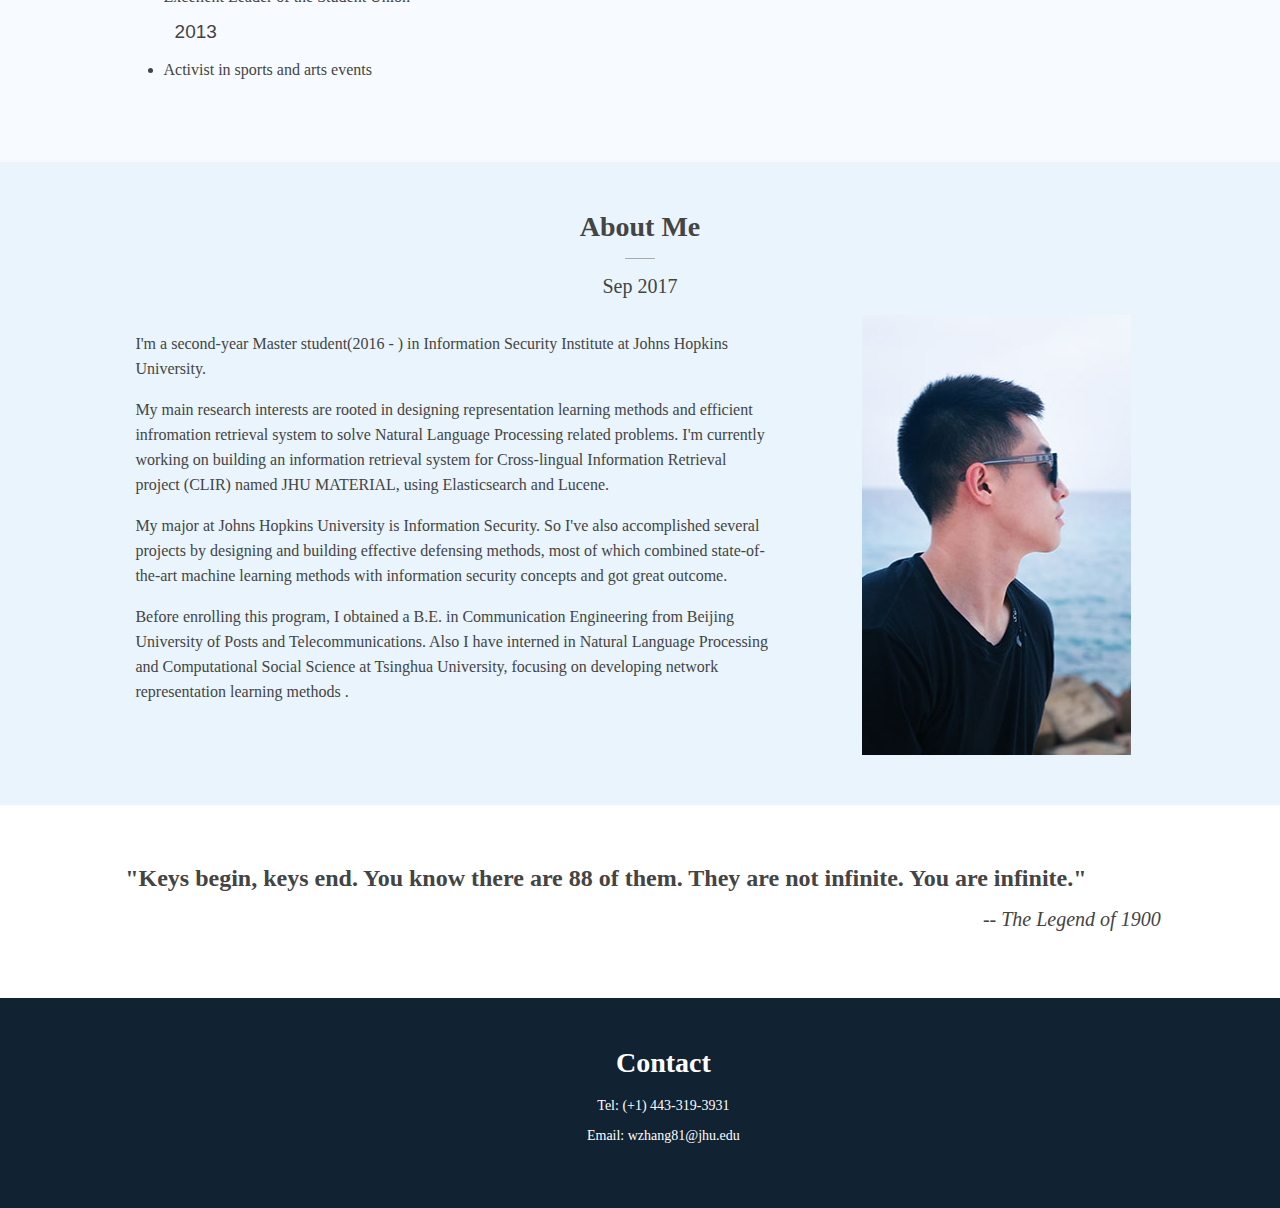
==== commit 520d038d: "changed a lot" ====
--- a/home.html
+++ b/home.html
@@ -156,6 +156,11 @@
     <h2>Honors</h2>
     <div class="col one_original">
       <img class="caledar"/ src="./src/image/trophy.png">
+      <h1 class="feature side">2018</h1>
+      <li class="textForPandh"> IARPA-MATERIAL project ranks high in competition with three companies and two unversities.</li>
+      <li class="textForPandh"> Graduating with 4 A+ in two years, GPA 4.0/4.0 for tech courses. Rank top 2%.</li>
+      <h1 class="feature side">2016</h1>
+      <li class="textForPandh"> Two A+ in one semester. GPA 4.0/4.0.</li>
       <h1 class="feature side">2015</h1>
       <li class="textForPandh"> Second Scholarship, listing at the top 10%</li>
       <li class="textForPandh">Honorable Mention in Mathematical Contest in Modeling, 2015</li>
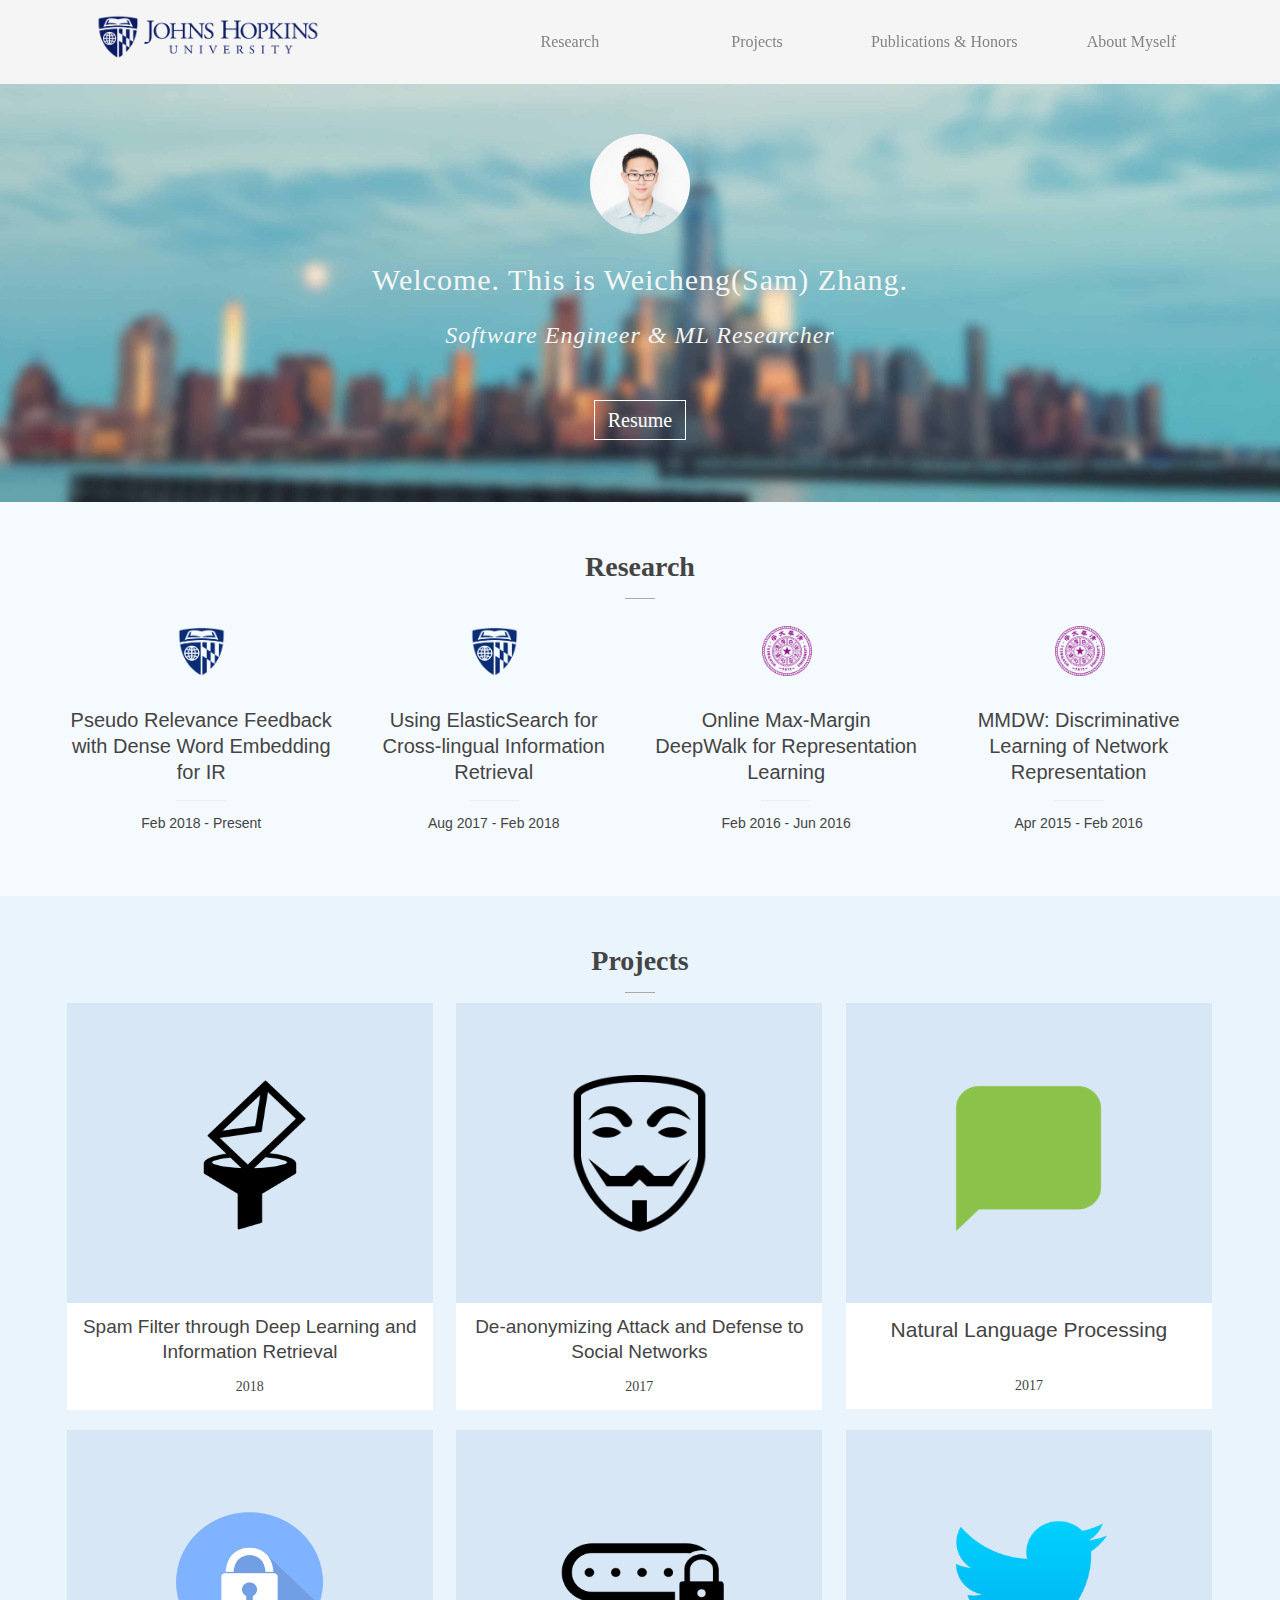
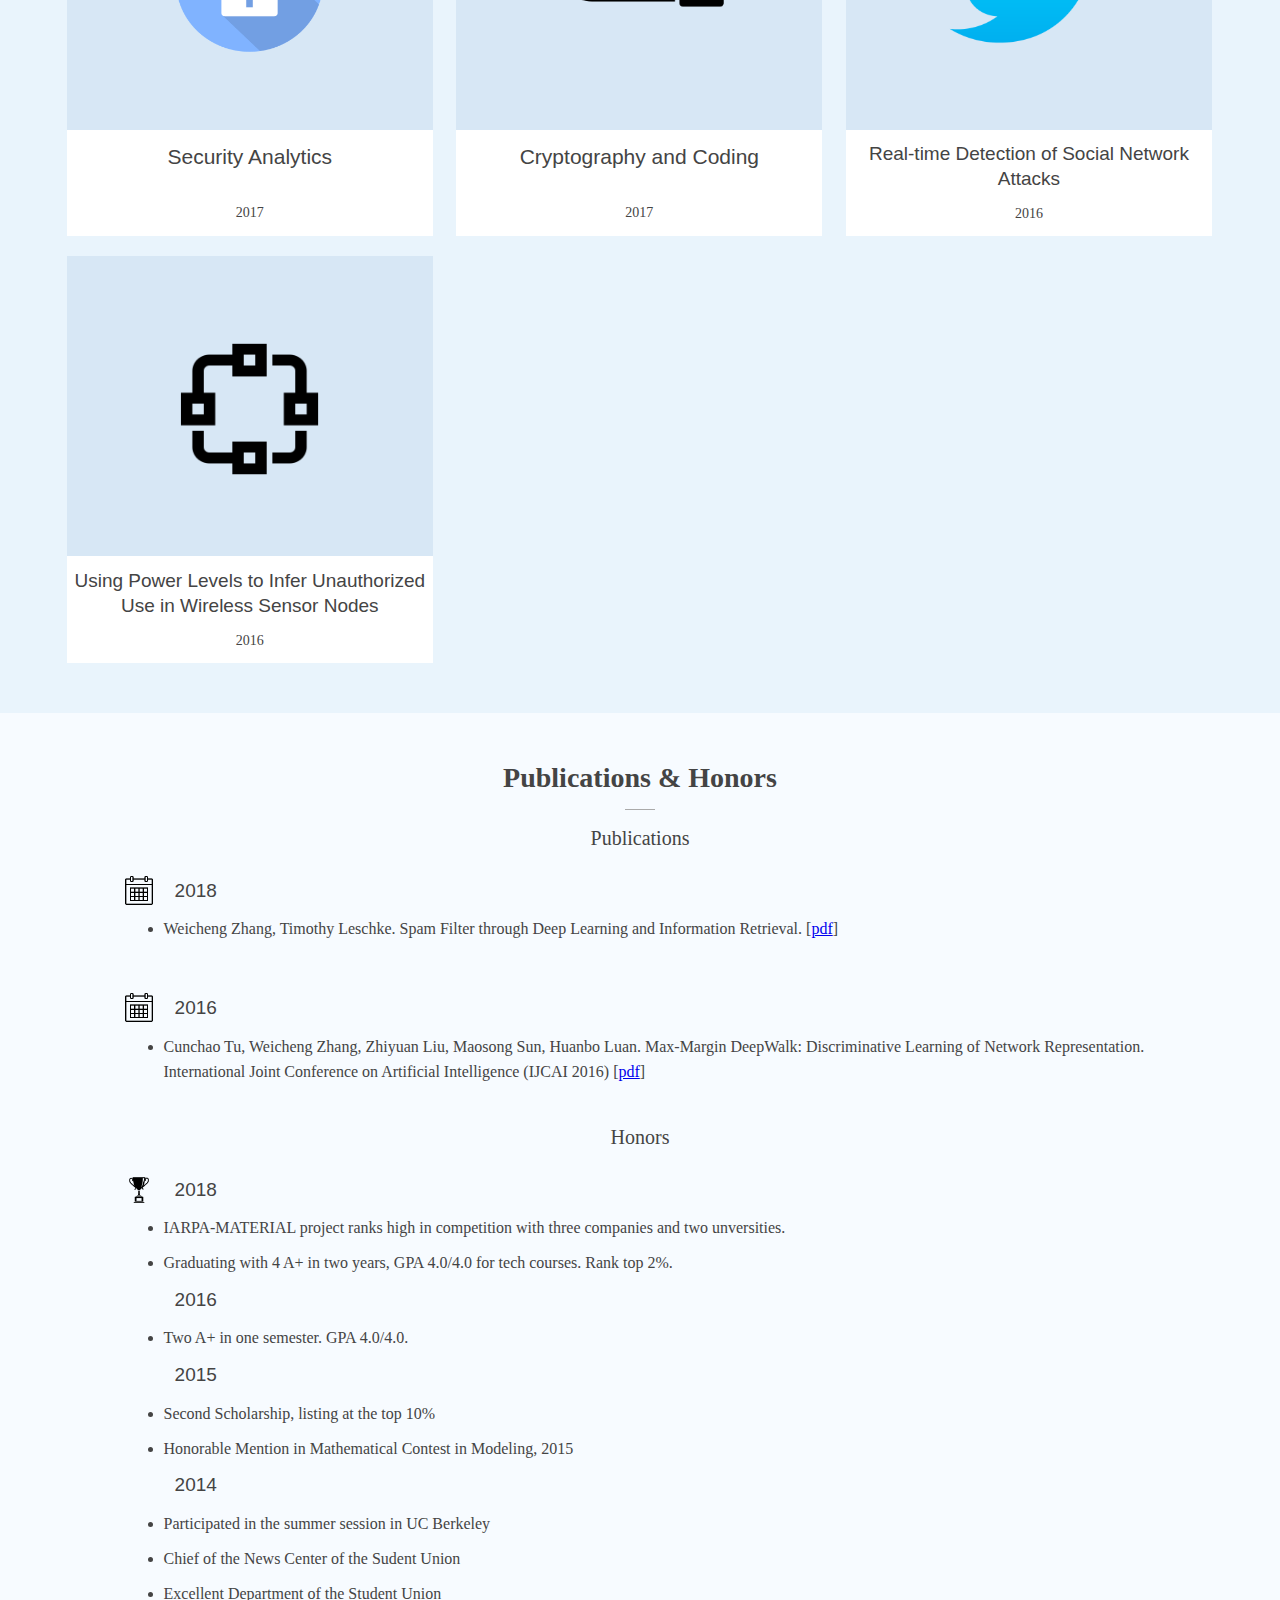
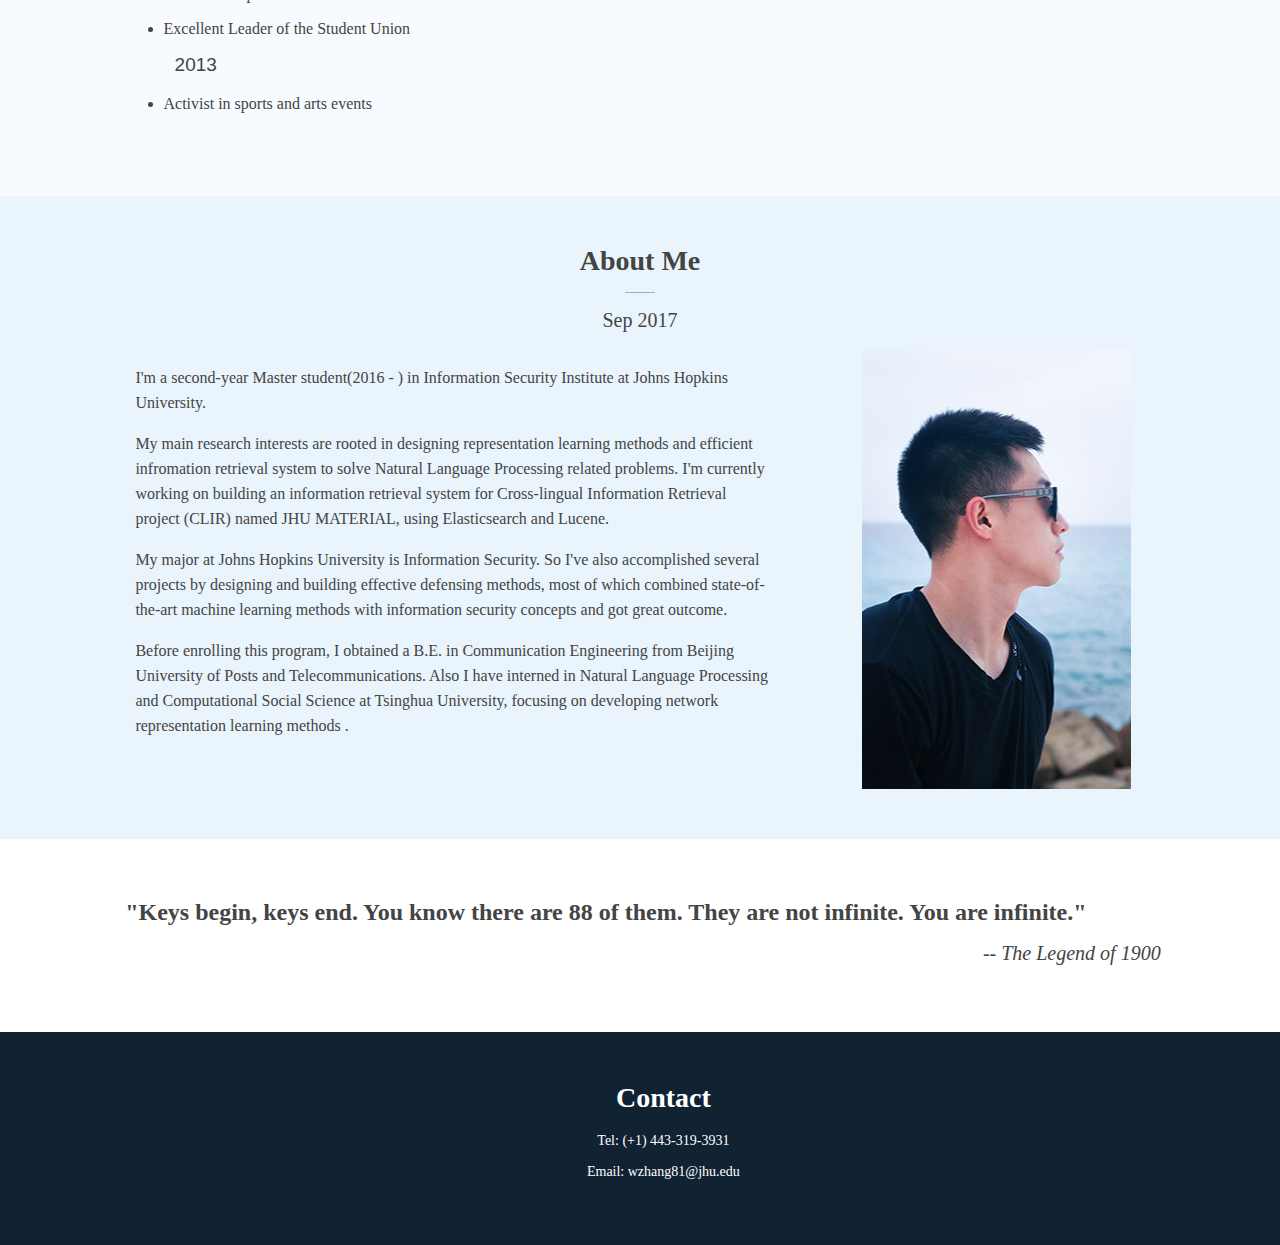
==== commit b63702f3: "format change" ====
--- a/home.html
+++ b/home.html
@@ -44,7 +44,7 @@
   <div class="slider">
     <div class="container slidercontent">
       <figure><img class="icon" src="./src/image/icon.jpeg" width="100" height="100" onclick="location.href = 'https://www.linkedin.com/in/weicheng-zhang/'" style="cursor: pointer" /></figure>
-      <h2 class="hero">Welcome To Sam's Website</h2>
+      <h2 class="hero">Welcome. This is Weicheng(Sam) Zhang.</h2>
       <h3 class="hero">Software Engineer & ML Researcher</h2>
       <div class="call" onclick="location.href='./src/resume/Resume_WeichengZhang.pdf'"><span>Resume</span></div>
     </div>
--- a/style.css
+++ b/style.css
@@ -284,13 +284,13 @@
   font-size: 20px;
   font-weight: 300;
   font-family: Georgia, sans-serif;
-  line-height: 120%;
+  line-height: 130%;
 }
 .col .feature2 {
   font-size: 21px;
   font-weight: 300;
   font-family: Georgia, sans-serif;
-  margin-bottom: 30px;
+  margin-bottom: 36px;
 }
 
 .col .AuthorDate {
@@ -408,6 +408,7 @@
 .col h1 {
   padding: 0 1%;
   text-align: center;
+  line-height: 120%;
 }
 
 .group.margin {
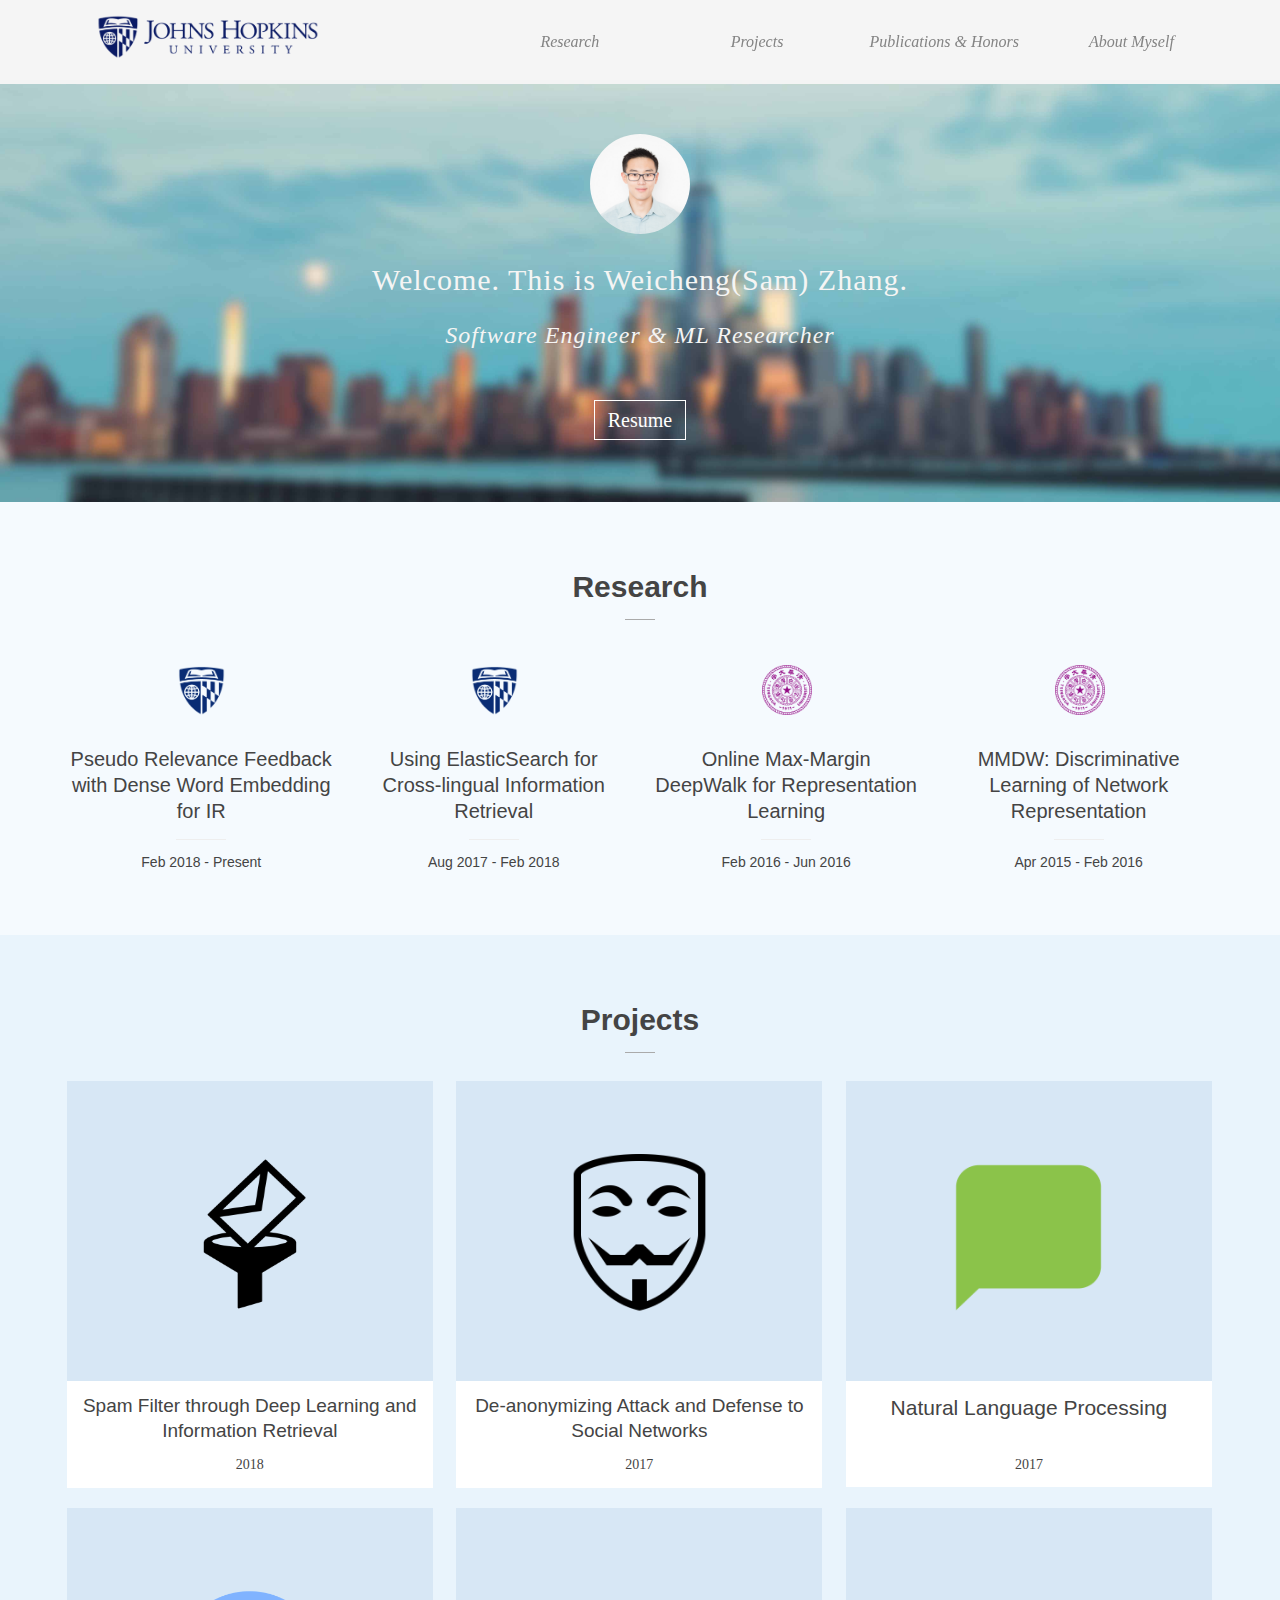
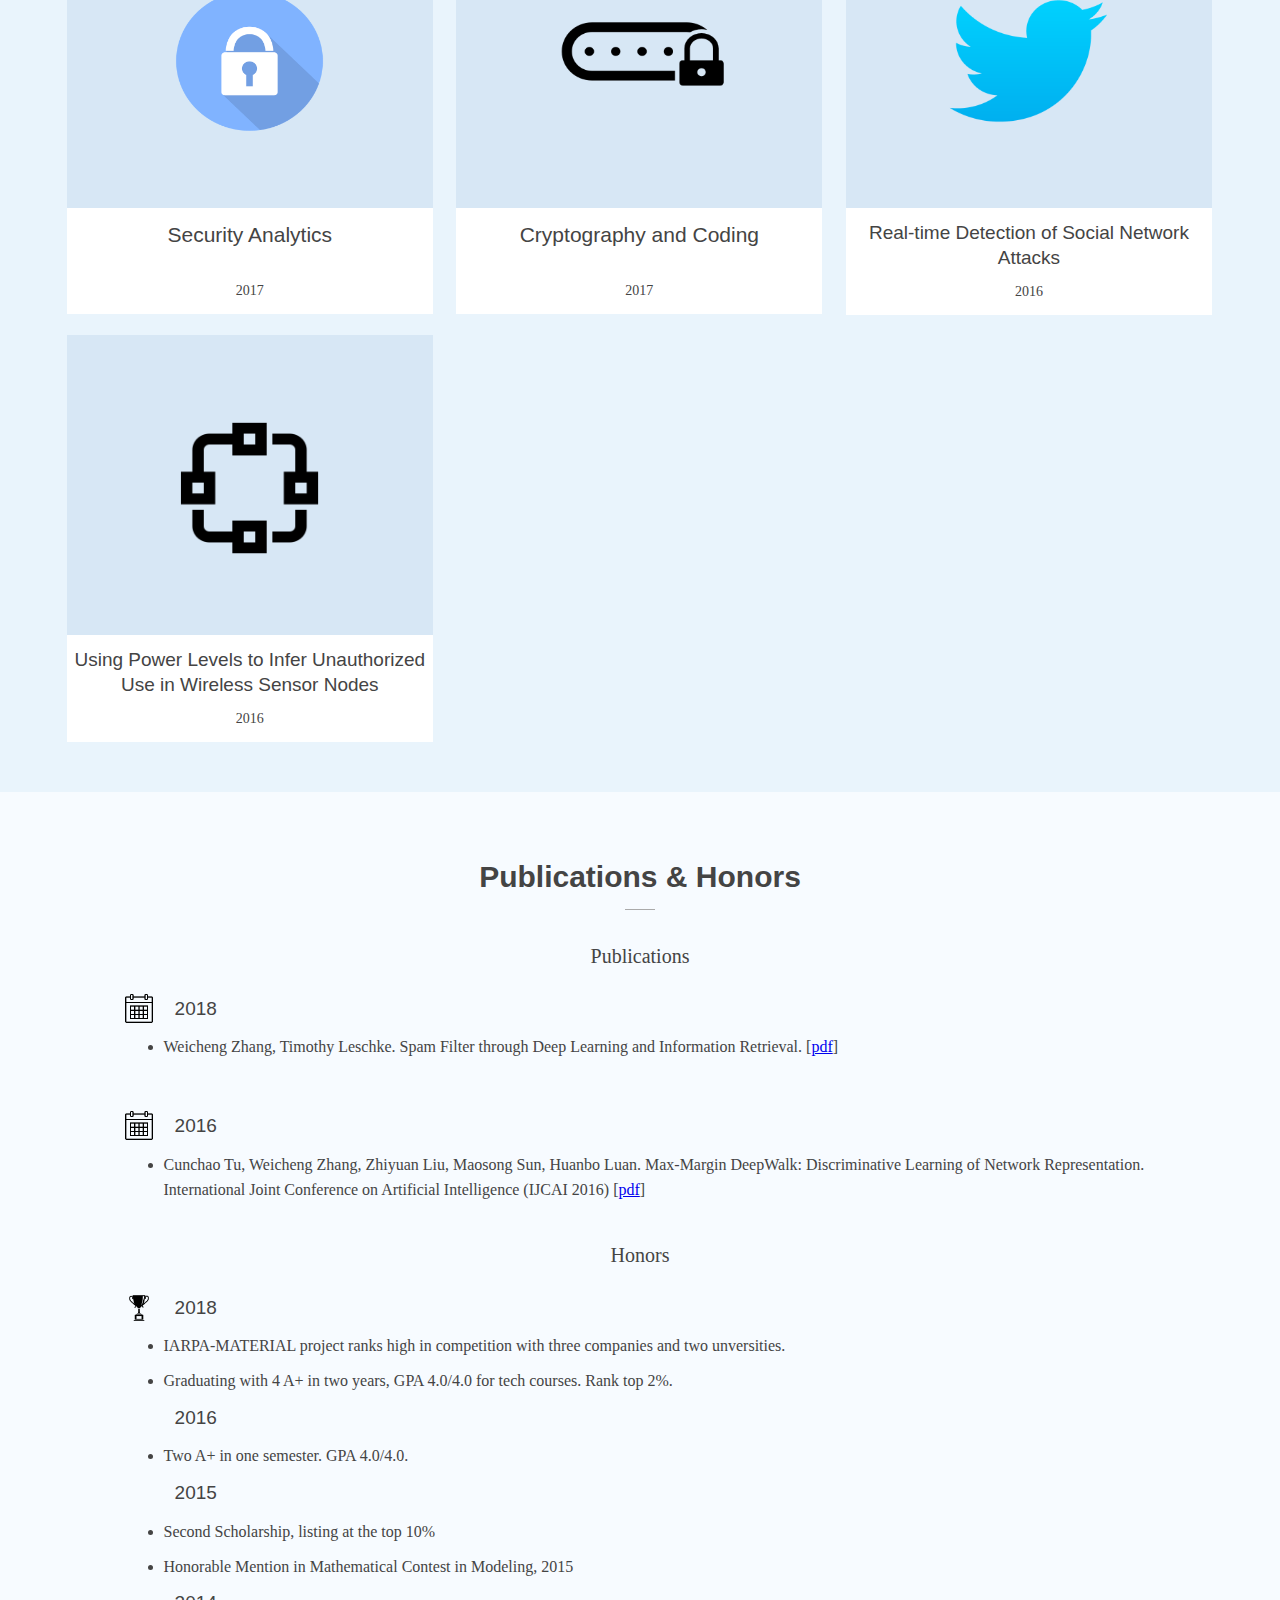
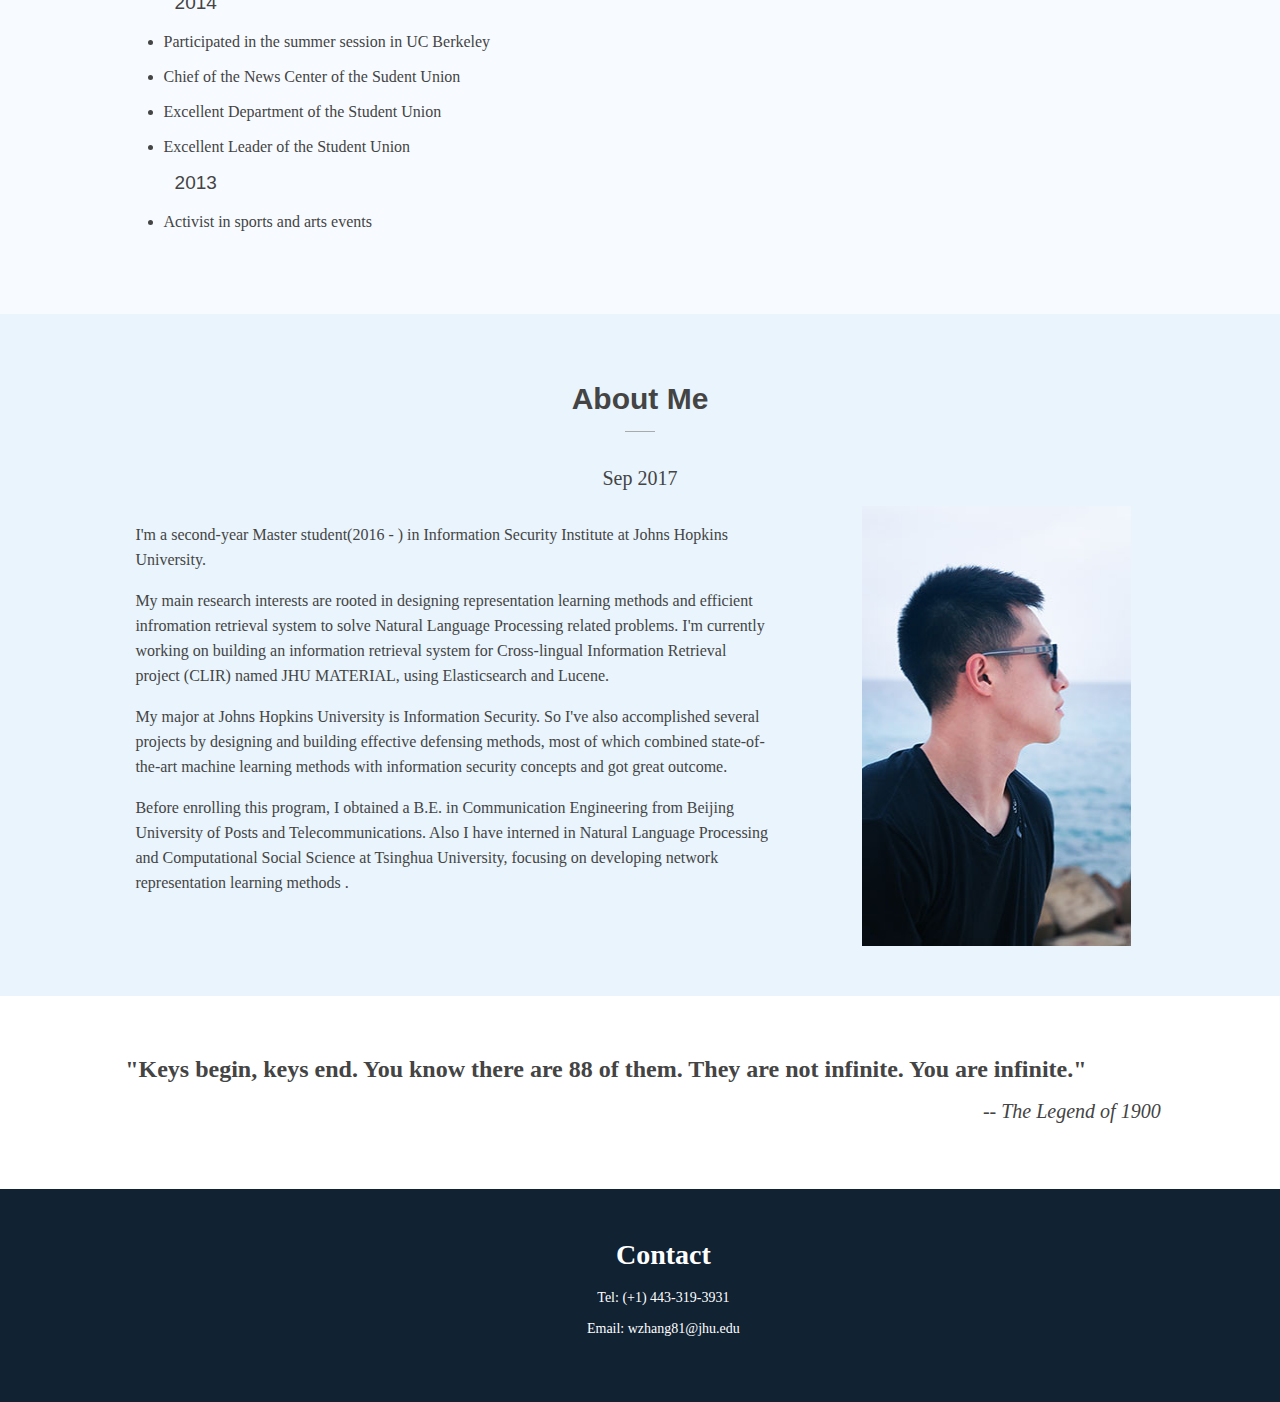
==== commit 3f426e06: "format change" ====
--- a/home.html
+++ b/home.html
@@ -82,7 +82,7 @@
 </div>
 <div class="section bg" id="Projects">
   <div class="container">
-    <h1>Projects</h1>
+    <h1 class="section_name">Projects</h1>
 
     <div class="col three bg nopad pointer">
       <div class="imgholder"><img src="./src/image/spamFilter.png" class="imgProject" onclick="location.href='https://github.com/Sam3448/SpamFilter'"></div>
@@ -137,7 +137,7 @@
 
 <div class="section bg2" id="Pandh">
   <div class="container">
-    <h1>Publications & Honors</h1>
+    <h1 class="section_name">Publications & Honors</h1>
     <h2>Publications</h2>
     <div class="col one_original">
       <img class="caledar"/ src="./src/image/calendar.png">
@@ -180,7 +180,7 @@
 
 <div class="section bg" id="aboutme">
   <div class="container">
-    <h1>About Me</h1>
+    <h1 class="section_name">About Me</h1>
     <h2>Sep 2017</h2>
     <div class="col one2">
       <p class="textForPandh">I'm a second-year Master student(2016 - ) in Information Security Institute at Johns Hopkins University.</p>
--- a/style.css
+++ b/style.css
@@ -12,7 +12,7 @@
 .container {
   position: relative;
   width: 1170px;
-  margin: 0 auto;
+  margin:0 auto;
   color: #444;
   font-size: 14px;
   font-weight: 300;
@@ -110,6 +110,7 @@
     padding:0; margin:0;
     width:20%;
     position: relative;
+    font-style: italic;
 }
   
 #navigation-bar a {
@@ -164,6 +165,13 @@
   letter-spacing: 1px;
 }
 
+h1.section_name{
+  font-size: 30px;
+  font-family: Georgia, sans-serif;
+  padding-top: 18px;
+  padding-bottom: 18px;
+}
+
 h1.hero {
   font-size: 54px;
   font-family: Georgia, serif;
@@ -215,8 +223,6 @@
 
 .col {
   float: left;
-  padding: 0;
-  margin: 0;
   position: relative;
 }
 
@@ -364,9 +370,6 @@
   margin-top: 17px;
   margin-left: 2px;
   transition: background 0.25s linear, color 0.25s linear;
-}
-.col .section_name {
-  font-family: Georgia, sans-serif;
 }
 
 .col .icon.side {
